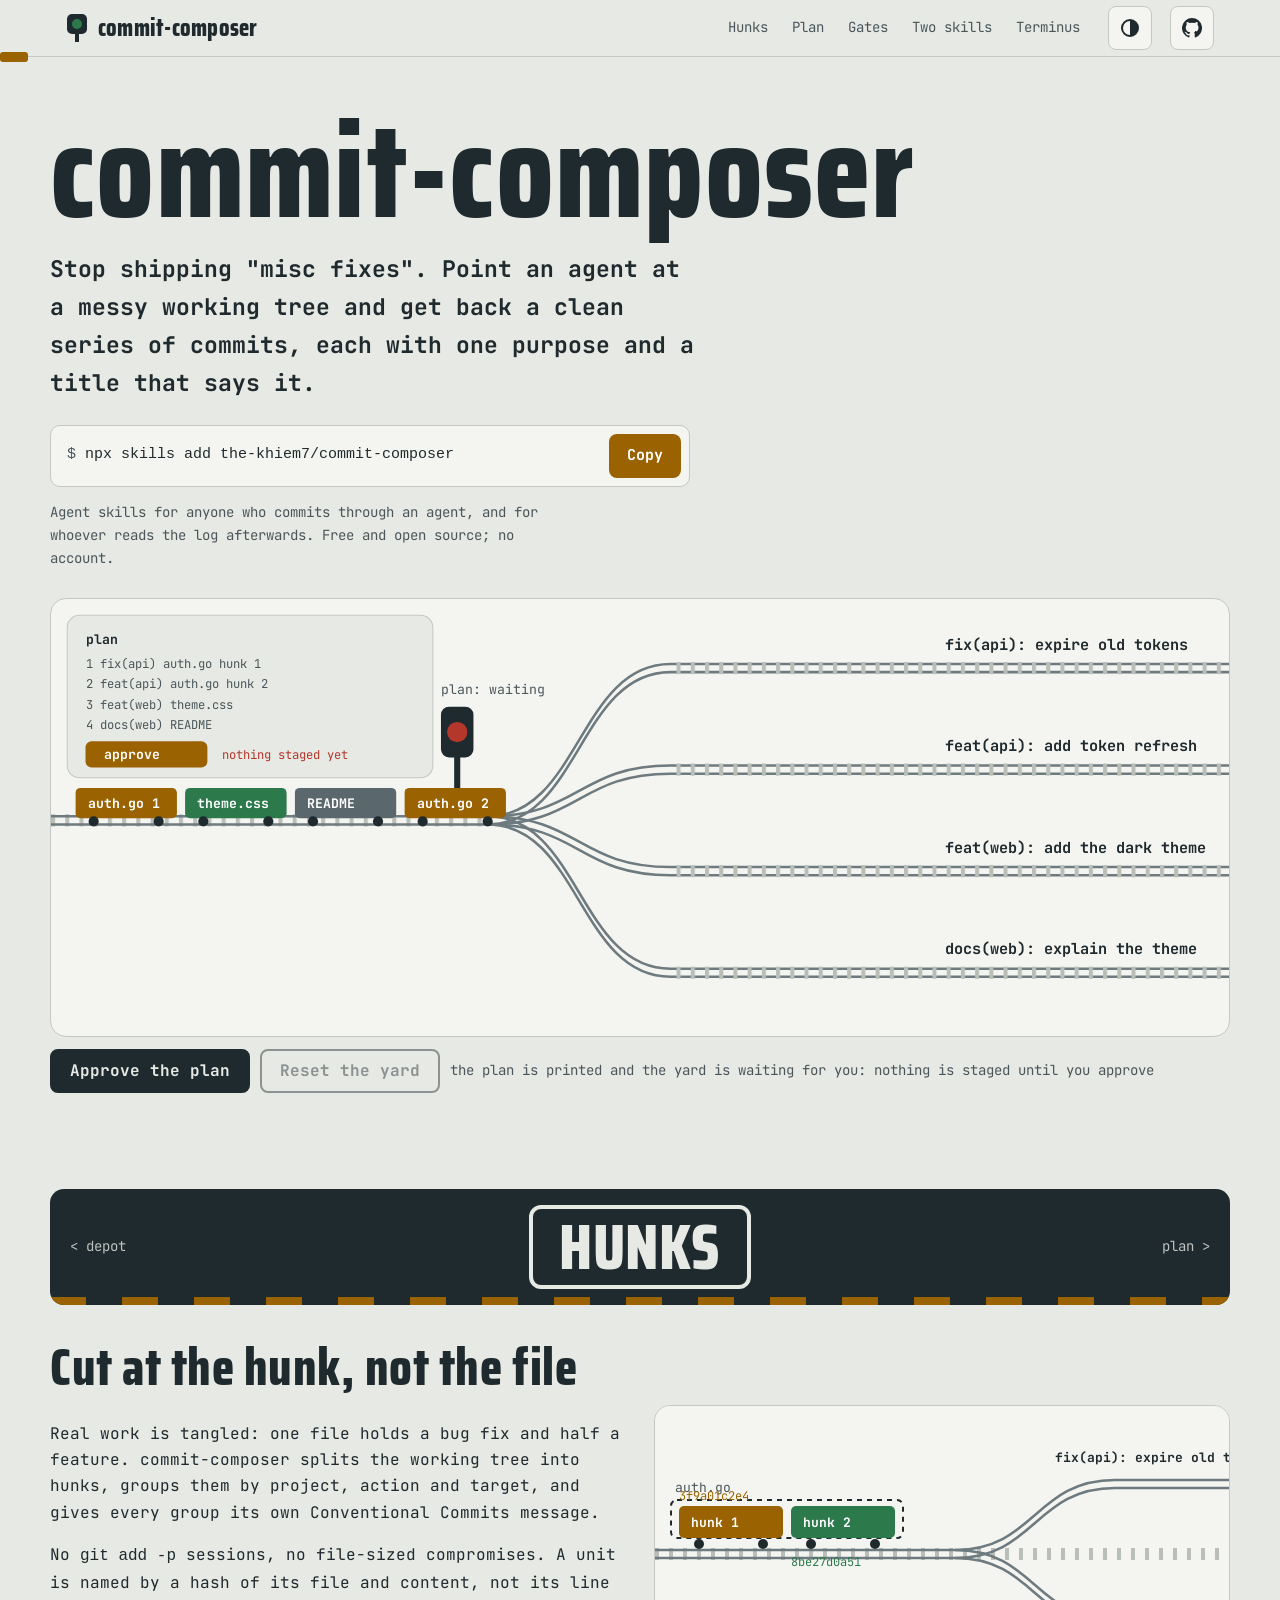
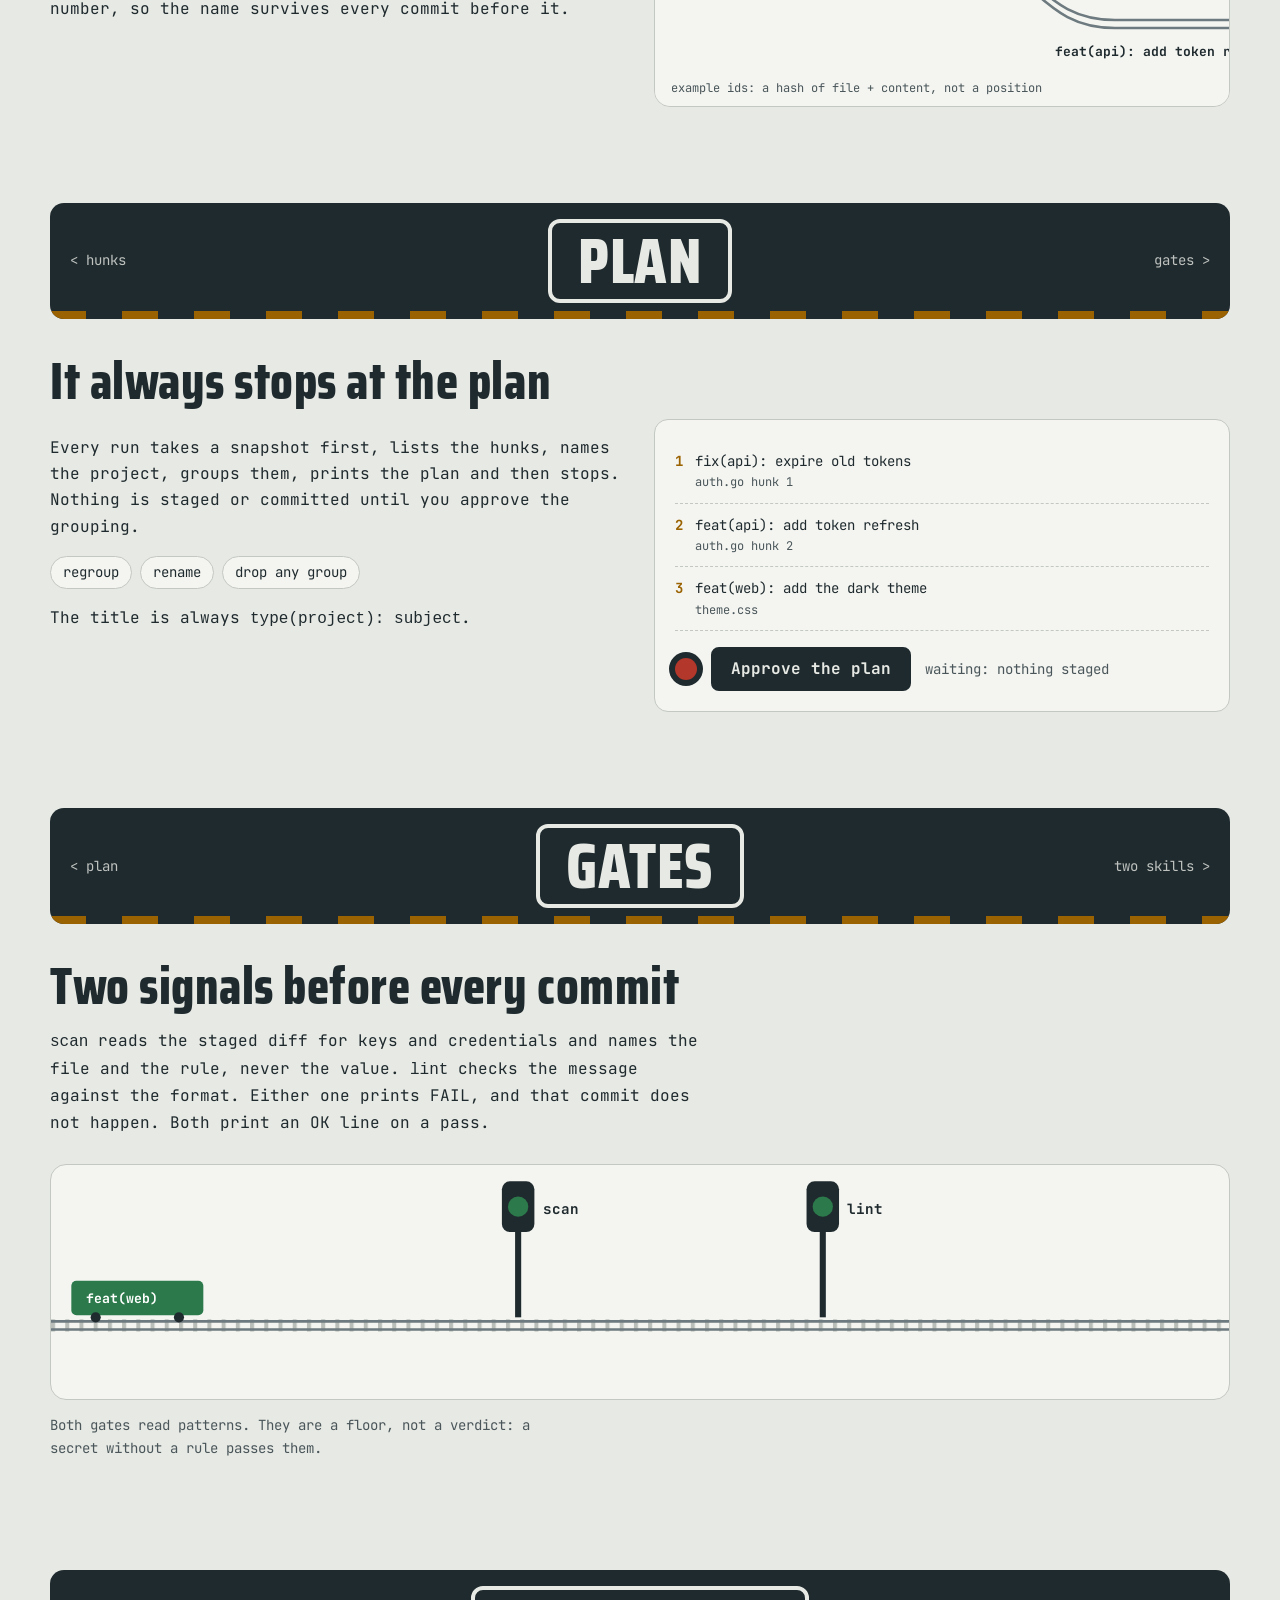
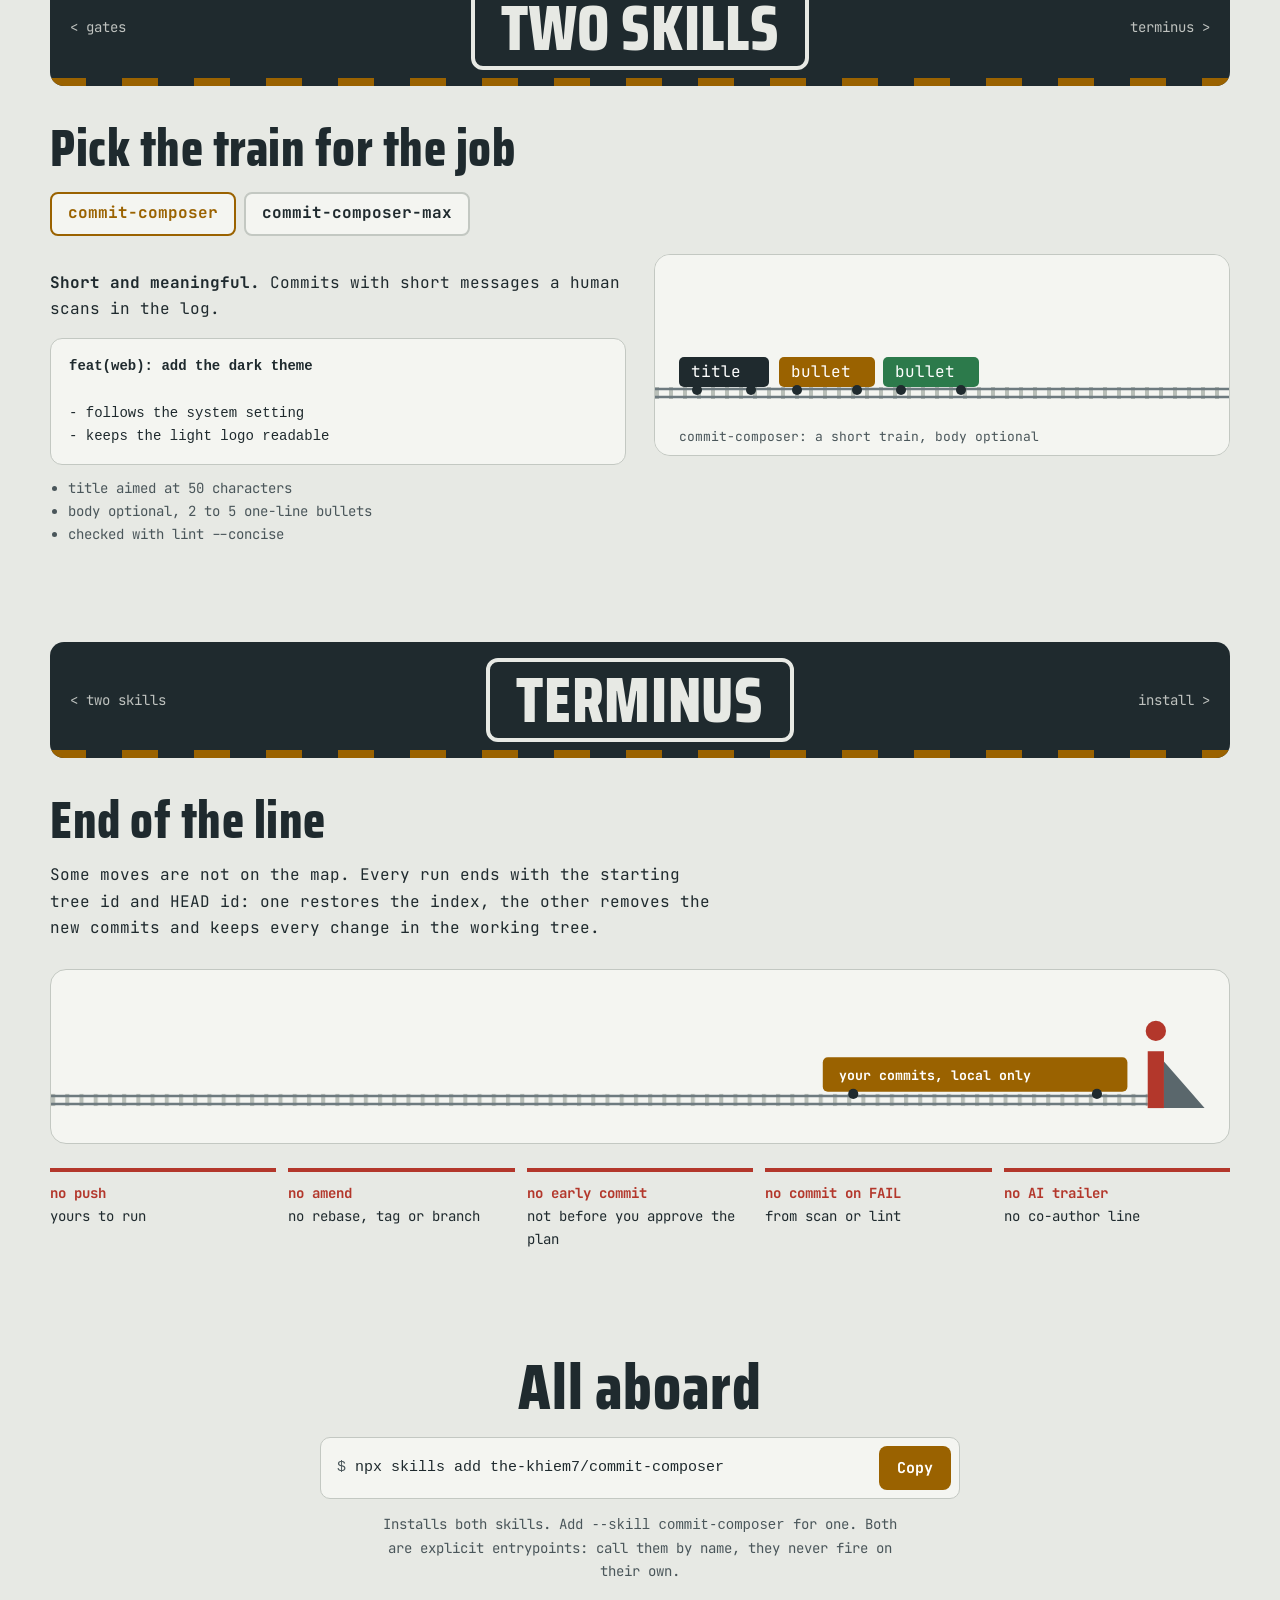
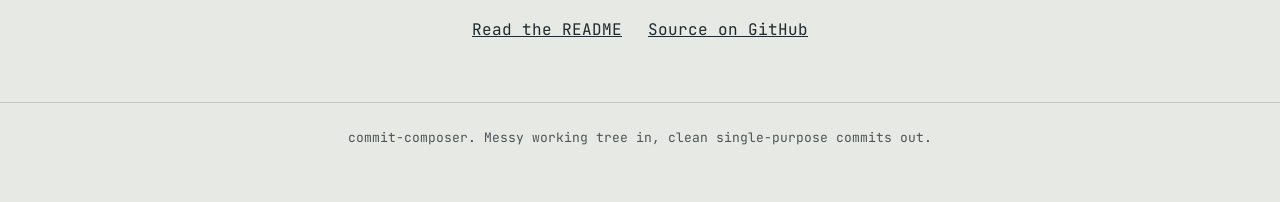
==== index.html @ 77824f44 "feat(commit-composer): add the switchyard landing page Why: - the repo had no web face for visitors " ====
<!doctype html>
<html lang="en">
<head>
<meta charset="utf-8">
<meta name="viewport" content="width=device-width,initial-scale=1">
<title>commit-composer - clean, single-purpose commits from a messy tree</title>
<meta name="description" content="Point an agent at a messy working tree and get back a clean series of commits, each with one purpose and a title that says it. Cut at the hunk, stopped at the plan, gated by scan and lint.">
<meta property="og:type" content="website">
<meta property="og:title" content="commit-composer">
<meta property="og:description" content="Messy working tree in. Clean, single-purpose commits out.">
<meta property="og:url" content="https://the-khiem7.github.io/commit-composer/">
<meta property="og:image" content="https://the-khiem7.github.io/commit-composer/assets/og.png">
<meta property="og:image:width" content="1200">
<meta property="og:image:height" content="630">
<meta name="twitter:card" content="summary_large_image">
<meta name="twitter:title" content="commit-composer">
<meta name="twitter:description" content="Messy working tree in. Clean, single-purpose commits out.">
<meta name="twitter:image" content="https://the-khiem7.github.io/commit-composer/assets/og.png">
<meta name="theme-color" content="#e7e9e4" media="(prefers-color-scheme: light)">
<meta name="theme-color" content="#141a1d" media="(prefers-color-scheme: dark)">
<link rel="icon" href="assets/favicon.svg" type="image/svg+xml">
<script>
try { var t = localStorage.getItem("cc-theme"); if (t) document.documentElement.dataset.theme = t; } catch (e) {}
document.documentElement.classList.add("js");
</script>
<link rel="preconnect" href="https://fonts.googleapis.com">
<link rel="preconnect" href="https://fonts.gstatic.com" crossorigin>
<link rel="preload" as="style" href="https://fonts.googleapis.com/css2?family=Saira+Condensed:wght@800&family=JetBrains+Mono:wght@400;700&display=swap" onload="this.onload=null;this.rel='stylesheet'">
<noscript><link rel="stylesheet" href="https://fonts.googleapis.com/css2?family=Saira+Condensed:wght@800&family=JetBrains+Mono:wght@400;700&display=swap"></noscript>
<style>
/* Signature: a railway classification yard. Hunks are wagons, commits are trains, the gates are signals, every section is a station. */
:root {
  --paper: #e7e9e4; --ink: #1f2a2e; --muted: #4a565a; --line: #c3c8c2; --panel: #f4f5f1;
  --amber: #9a6200; --green: #2c7a4b; --red: #b3372b; --slate: #5a676c;
  --rail: #6d7a7f; --sleeper: #b9bfb8; --onwagon: #ffffff; --board: #1f2a2e; --onboard: #e7e9e4;
  color-scheme: light;
}
@media (prefers-color-scheme: dark) {
  :root:not([data-theme="light"]) {
    --paper: #141a1d; --ink: #e3e8e4; --muted: #a6b1b4; --line: #2e383c; --panel: #1c2427;
    --amber: #ffb53d; --green: #5fcf8a; --red: #ff7a6b; --slate: #8b989c;
    --rail: #7d898e; --sleeper: #2b3438; --onwagon: #141a1d; --board: #e3e8e4; --onboard: #141a1d;
    color-scheme: dark;
  }
}
:root[data-theme="dark"] {
  --paper: #141a1d; --ink: #e3e8e4; --muted: #a6b1b4; --line: #2e383c; --panel: #1c2427;
  --amber: #ffb53d; --green: #5fcf8a; --red: #ff7a6b; --slate: #8b989c;
  --rail: #7d898e; --sleeper: #2b3438; --onwagon: #141a1d; --board: #e3e8e4; --onboard: #141a1d;
  color-scheme: dark;
}
* { box-sizing: border-box; }
html { scroll-behavior: smooth; }
body { margin: 0; background: var(--paper); color: var(--ink); font: 16px/1.65 "JetBrains Mono", ui-monospace, Consolas, monospace; overflow-x: hidden; }
a { color: inherit; }
.disp { font-family: "Saira Condensed", "Arial Narrow", sans-serif; font-weight: 800; line-height: 1; letter-spacing: .01em; }
.wrap { max-width: 1180px; margin: 0 auto; padding: 0 16px; }
p { max-width: 66ch; }
:focus-visible { outline: 3px solid var(--amber); outline-offset: 3px; }

/* top bar with a progress wagon riding the rail */
.bar { position: sticky; top: 0; z-index: 10; background: var(--paper); border-bottom: 1px solid var(--line); }
.bar .wrap { display: flex; align-items: center; gap: 18px; height: 56px; }
.brand { display: flex; align-items: center; gap: 10px; text-decoration: none; font-size: 24px; }
.bar nav { display: flex; gap: 4px; margin-left: auto; }
.bar nav a { text-decoration: none; padding: 10px 10px; font-size: 14px; color: var(--muted); border-radius: 6px; }
.bar nav a:hover { color: var(--ink); background: var(--panel); }
.iconbtn { width: 44px; height: 44px; display: grid; place-items: center; border: 1px solid var(--line); border-radius: 8px; background: var(--panel); color: var(--ink); cursor: pointer; text-decoration: none; }
.progress { position: absolute; left: 0; right: 0; bottom: -6px; height: 10px; pointer-events: none; }
.progress i { position: absolute; left: 0; top: 0; width: 28px; height: 10px; border-radius: 3px; background: var(--amber); transform: translateX(calc(var(--p, 0) * (100vw - 28px))); }

/* hero */
.hero { padding: 48px 0 24px; }
.hero h1 { font-size: clamp(56px, 11vw, 132px); margin: 0; }
.hero .lede { font-size: clamp(18px, 2.2vw, 23px); font-weight: 700; margin: 14px 0 22px; max-width: 46ch; }
.who { color: var(--muted); font-size: 14px; margin: 14px 0 0; }
.cmd { display: flex; align-items: center; gap: 12px; max-width: 640px; background: var(--panel); border: 1px solid var(--line); border-radius: 10px; padding: 8px 8px 8px 16px; font-size: 15px; }
.cmd code { overflow-wrap: anywhere; flex: 1; }
.cmd code::before { content: "$ "; color: var(--muted); }
.copy { font: inherit; font-weight: 700; min-height: 44px; padding: 0 18px; border: 0; border-radius: 8px; background: var(--amber); color: var(--onwagon); cursor: pointer; }
.sr { position: absolute; width: 1px; height: 1px; overflow: hidden; clip: rect(0 0 0 0); }

/* figures: SVG yards keep a readable minimum width and scroll on a phone */
.frame { overflow-x: auto; border: 1px solid var(--line); border-radius: 16px; background: var(--panel); margin-top: 28px; }
.frame svg { display: block; width: 100%; min-width: 760px; height: auto; }
.yardctl { display: flex; flex-wrap: wrap; gap: 10px; align-items: center; margin-top: 12px; }
.btn { font: inherit; font-weight: 700; min-height: 44px; padding: 0 18px; border: 2px solid var(--ink); border-radius: 8px; background: transparent; color: var(--ink); cursor: pointer; }
.btn.solid { background: var(--ink); color: var(--paper); }
.btn:disabled { opacity: .45; cursor: default; }
.hit { cursor: pointer; }
.pulse { animation: pulse 1.6s ease-in-out infinite; }
@keyframes pulse { 0%,100% { box-shadow: 0 0 0 0 var(--amber); } 50% { box-shadow: 0 0 0 6px transparent; } }
.status { color: var(--muted); font-size: 14px; }
svg text { font-family: "JetBrains Mono", ui-monospace, Consolas, monospace; }
.rail { stroke: var(--rail); stroke-width: 2.5; fill: none; }
.tie { stroke: var(--sleeper); stroke-width: 4; }

/* stations */
.station { padding: 72px 0 24px; scroll-margin-top: 56px; }
.nameboard { display: grid; grid-template-columns: 1fr auto 1fr; align-items: center; gap: 12px; background: var(--board); color: var(--onboard); border-radius: 14px; padding: 16px 20px; position: relative; overflow: hidden; }
.nameboard::after { content: ""; position: absolute; left: 0; right: 0; bottom: 0; height: 8px; background: repeating-linear-gradient(90deg, var(--amber) 0 36px, transparent 36px 72px); }
.nameboard .name { font-size: clamp(34px, 6vw, 64px); text-align: center; border: 4px solid var(--onboard); border-radius: 12px; padding: 6px 26px; }
.nameboard a { font-size: 14px; text-decoration: none; opacity: .8; padding: 10px 0; }
.nameboard a:last-child { text-align: right; }
.station h2 { font-size: clamp(32px, 5vw, 52px); margin: 36px 0 12px; }
.cols { display: grid; grid-template-columns: 1fr 1fr; gap: 28px; align-items: start; }
.chips { display: flex; flex-wrap: wrap; gap: 8px; margin: 16px 0; padding: 0; list-style: none; }
.chips li { border: 1px solid var(--line); background: var(--panel); border-radius: 999px; padding: 4px 12px; font-size: 14px; }

/* plan card */
.plan { background: var(--panel); border: 1px solid var(--line); border-radius: 14px; padding: 20px; }
.plan ol { margin: 0 0 16px; padding: 0; list-style: none; }
.plan li { display: grid; grid-template-columns: auto 1fr; gap: 12px; padding: 10px 0; border-bottom: 1px dashed var(--line); font-size: 14px; }
.plan li b { color: var(--amber); }
.plan .ids { display: block; color: var(--muted); font-size: 12px; }
.planfoot { display: flex; align-items: center; gap: 14px; flex-wrap: wrap; }
.lamp { width: 22px; height: 22px; border-radius: 50%; background: var(--red); box-shadow: 0 0 0 6px var(--board); transition: background .4s; }
.lamp.go { background: var(--green); }

/* tabs */
.tabs { display: flex; gap: 8px; margin: 18px 0; flex-wrap: wrap; }
.tabs [role=tab] { font: inherit; font-weight: 700; min-height: 44px; padding: 0 16px; border: 2px solid var(--line); background: var(--panel); color: var(--ink); border-radius: 8px; cursor: pointer; }
.tabs [aria-selected=true] { border-color: var(--amber); color: var(--amber); }
.msg { background: var(--panel); border: 1px solid var(--line); border-radius: 12px; padding: 16px 18px; font-size: 14px; white-space: pre-wrap; margin: 0; }
.msg .t { font-weight: 700; }
.msg .l { color: var(--amber); font-weight: 700; }
.spec { margin: 12px 0 0; padding-left: 18px; color: var(--muted); font-size: 14px; }

/* terminus */
.never { display: grid; grid-template-columns: repeat(5, 1fr); gap: 12px; margin: 24px 0 0; padding: 0; list-style: none; }
.never li { border-top: 4px solid var(--red); padding-top: 10px; font-size: 14px; }
.never b { display: block; color: var(--red); }

/* footer */
.end { padding: 80px 0 48px; text-align: center; }
.end h2 { font-size: clamp(36px, 6vw, 64px); margin: 0 0 18px; }
.end .cmd { margin: 0 auto; text-align: left; }
.links { display: flex; gap: 18px; justify-content: center; margin-top: 24px; flex-wrap: wrap; }
.links a { padding: 10px 4px; }
footer { color: var(--muted); font-size: 13px; text-align: center; padding: 24px 0 40px; border-top: 1px solid var(--line); }

/* motion: hidden start states only once the script runs, and never under reduced motion */
.js .reveal { opacity: 0; transform: translateY(24px); transition: opacity .7s ease, transform .7s ease; }
.js .reveal.live { opacity: 1; transform: none; }
.wheel { transform-box: fill-box; transform-origin: center; }
.live .split1 { animation: split1 3.6s ease-in-out infinite; }
.live .split2 { animation: split2 3.6s ease-in-out infinite; }
.live .tag { animation: tagin 3.6s ease-in-out infinite; }
@keyframes split1 { 0%,15% { transform: translate(0,0); } 55%,85% { transform: translate(420px,-70px); } 100% { transform: translate(0,0); } }
@keyframes split2 { 0%,15% { transform: translate(0,0); } 55%,85% { transform: translate(330px,70px); } 100% { transform: translate(0,0); } }
@keyframes tagin { 0%,45% { opacity: 0; } 60%,85% { opacity: 1; } 100% { opacity: 0; } }
.live .clean { animation: clean 7s linear infinite; }
.live .dirty { animation: dirty 7s linear infinite; }
.live .sigscan { animation: sigscan 7s steps(1) infinite; }
.live .sigl { animation: siglint 7s steps(1) infinite; }
.live .failtxt { animation: failtxt 7s steps(1) infinite; }
@keyframes clean { 0% { transform: translateX(0); } 45% { transform: translateX(1000px); } 46%,100% { transform: translateX(1000px); opacity: 0; } }
@keyframes dirty { 0%,48% { transform: translateX(0); opacity: 0; } 49% { opacity: 1; } 72%,100% { transform: translateX(280px); opacity: 1; } }
@keyframes sigscan { 0% { fill: var(--green); } 72% { fill: var(--red); } 100% { fill: var(--green); } }
@keyframes siglint { 0% { fill: var(--green); } }
@keyframes failtxt { 0% { opacity: 0; } 72% { opacity: 1; } 99% { opacity: 1; } }
.live .arrive { animation: arrive 5s cubic-bezier(.2,.7,.3,1) infinite; }
.live .stoplamp { animation: stoplamp 5s steps(1) infinite; }
@keyframes arrive { 0% { transform: translateX(-700px); } 55%,90% { transform: translateX(0); } 100% { transform: translateX(0); opacity: 0; } }
@keyframes stoplamp { 0% { opacity: .25; } 20% { opacity: 1; } }
.train-in { animation: trainin .8s cubic-bezier(.2,.7,.3,1); }
@keyframes trainin { from { transform: translateX(-420px); } to { transform: none; } }

@media (prefers-reduced-motion: reduce) {
  html { scroll-behavior: auto; }
  .js .reveal { opacity: 1; transform: none; transition: none; }
  .live .split1 { animation: none; transform: translate(420px,-70px); }
  .live .split2 { animation: none; transform: translate(330px,70px); }
  .live .tag { animation: none; opacity: 1; }
  .live .clean, .live .dirty, .live .sigscan, .live .sigl, .live .failtxt, .live .arrive, .live .stoplamp, .train-in, .pulse { animation: none; }
  .live .dirty { transform: translateX(280px); }
  .live .failtxt { opacity: 1; }
  .live .sigscan { fill: var(--red); }
}

@media (max-width: 820px) {
  .bar nav { display: none; }
  .cols { grid-template-columns: 1fr; }
  .never { grid-template-columns: 1fr 1fr; }
  .nameboard { grid-template-columns: 1fr; text-align: center; }
  .nameboard a, .nameboard a:last-child { text-align: center; padding: 4px 0; }
}
</style>
</head>
<body>

<header class="bar">
  <div class="wrap">
    <a class="brand disp" href="#top" aria-label="commit-composer, back to top">
      <svg width="22" height="30" viewBox="0 0 22 30" aria-hidden="true"><rect x="1" y="1" width="20" height="20" rx="5" fill="var(--ink)"/><circle cx="11" cy="11" r="5" fill="var(--green)"/><rect x="9" y="21" width="4" height="8" fill="var(--ink)"/></svg>
      commit-composer
    </a>
    <nav aria-label="Stations">
      <a href="#hunks">Hunks</a><a href="#plan">Plan</a><a href="#gates">Gates</a><a href="#skills">Two skills</a><a href="#terminus">Terminus</a>
    </nav>
    <button class="iconbtn" id="theme" type="button" aria-pressed="false" aria-label="Dark theme">
      <svg width="20" height="20" viewBox="0 0 20 20" aria-hidden="true"><circle cx="10" cy="10" r="8" fill="none" stroke="currentColor" stroke-width="2"/><path d="M10 2a8 8 0 0 1 0 16z" fill="currentColor"/></svg>
    </button>
    <a class="iconbtn" href="https://github.com/the-khiem7/commit-composer" aria-label="Source on GitHub">
      <svg width="20" height="20" viewBox="0 0 16 16" aria-hidden="true"><path fill="currentColor" d="M8 0a8 8 0 0 0-2.5 15.6c.4 0 .5-.2.5-.4v-1.5c-2.2.5-2.7-1-2.7-1-.4-.9-.9-1.2-.9-1.2-.7-.5.1-.5.1-.5.8.1 1.2.8 1.2.8.7 1.3 1.9.9 2.4.7 0-.5.3-.9.5-1.1-1.8-.2-3.6-.9-3.6-4 0-.9.3-1.6.8-2.1-.1-.2-.4-1 .1-2.1 0 0 .7-.2 2.2.8a7.5 7.5 0 0 1 4 0c1.5-1 2.2-.8 2.2-.8.4 1.1.2 1.9.1 2.1.5.6.8 1.3.8 2.1 0 3.1-1.9 3.8-3.6 4 .3.3.6.8.6 1.5v2.2c0 .2.1.5.6.4A8 8 0 0 0 8 0z"/></svg>
    </a>
  </div>
  <div class="progress" aria-hidden="true"><i></i></div>
</header>

<main id="top">
<section class="hero wrap" aria-labelledby="h1">
  <h1 id="h1" class="disp">commit-composer</h1>
  <p class="lede">Stop shipping "misc fixes". Point an agent at a messy working tree and get back a clean series of commits, each with one purpose and a title that says it.</p>
  <div class="cmd"><code id="c1">npx skills add the-khiem7/commit-composer</code><button class="copy" type="button" data-copy="c1">Copy</button></div>
  <p class="who">Agent skills for anyone who commits through an agent, and for whoever reads the log afterwards. Free and open source; no account.</p>

  <div class="frame" tabindex="0" role="img" aria-label="The yard, animated: four loose wagons, auth.go hunk 1, theme.css, README and auth.go hunk 2, roll in and stop at a red signal while the plan waits for approval. After approval scan and lint pass, the signal turns green and each wagon is switched onto its own train: fix(api): expire old tokens, feat(api): add token refresh, feat(web): add the dark theme, docs(web): explain the theme.">
  <svg id="yard" viewBox="0 0 1160 430" aria-hidden="true">
    <defs>
      <pattern id="ties" width="14" height="12" patternUnits="userSpaceOnUse"><rect width="4" height="12" fill="var(--sleeper)"/></pattern>
    </defs>
    <!-- inbound -->
    <rect x="0" y="212" width="430" height="12" fill="url(#ties)"/>
    <path class="rail" d="M0 214H430M0 222H430"/>
    <!-- fan to four trains -->
    <g class="rail">
      <path d="M430 214 C520 214,520 64,610 64H1160"/><path d="M430 222 C520 222,520 72,610 72H1160"/>
      <path d="M430 214 C520 214,520 164,610 164H1160"/><path d="M430 222 C520 222,520 172,610 172H1160"/>
      <path d="M430 214 C520 214,520 264,610 264H1160"/><path d="M430 222 C520 222,520 272,610 272H1160"/>
      <path d="M430 214 C520 214,520 364,610 364H1160"/><path d="M430 222 C520 222,520 372,610 372H1160"/>
    </g>
    <g fill="url(#ties)"><rect x="610" y="62" width="550" height="12"/><rect x="610" y="162" width="550" height="12"/><rect x="610" y="262" width="550" height="12"/><rect x="610" y="362" width="550" height="12"/></g>
    <!-- train names -->
    <g font-size="15" font-weight="700" fill="var(--ink)">
      <text x="880" y="50">fix(api): expire old tokens</text>
      <text x="880" y="150">feat(api): add token refresh</text>
      <text x="880" y="250">feat(web): add the dark theme</text>
      <text x="880" y="350">docs(web): explain the theme</text>
    </g>
    <g id="oks" font-size="13" font-weight="700" fill="var(--green)" opacity="0">
      <text x="880" y="96">committed</text><text x="880" y="196">committed</text><text x="880" y="296">committed</text><text x="880" y="396">committed</text>
    </g>
    <!-- gate signal -->
    <g transform="translate(400,150)">
      <rect x="-3" y="0" width="6" height="60" fill="var(--ink)"/>
      <rect x="-16" y="-44" width="32" height="50" rx="8" fill="var(--ink)"/>
      <circle id="sig" cx="0" cy="-19" r="10" fill="var(--red)"/>
    </g>
    <text id="sigtxt" x="384" y="94" font-size="13" fill="var(--muted)">plan: waiting</text>
    <!-- plan card -->
    <g id="plan">
      <rect x="16" y="16" width="360" height="160" rx="12" fill="var(--paper)" stroke="var(--line)"/>
      <text x="34" y="44" font-size="13" font-weight="700" fill="var(--ink)">plan</text>
      <g font-size="12" fill="var(--muted)"><text x="34" y="68">1 fix(api)   auth.go hunk 1</text><text x="34" y="88">2 feat(api)  auth.go hunk 2</text><text x="34" y="108">3 feat(web)  theme.css</text><text x="34" y="128">4 docs(web)  README</text></g>
      <g id="appr" class="hit"><rect id="apprbg" x="34" y="140" width="120" height="26" rx="6" fill="var(--amber)"/>
      <text id="apprtx" x="52" y="158" font-size="13" font-weight="700" fill="var(--onwagon)">approve</text></g>
      <text id="plannote" x="168" y="158" font-size="12" fill="var(--red)">nothing staged yet</text>
    </g>
    <!-- wagons: x is set by the script; y is the inbound track -->
    <g id="wagons" font-size="13" font-weight="700">
      <g class="wg" data-c="var(--amber)" data-t="auth.go 1" data-y="64"></g>
      <g class="wg" data-c="var(--green)" data-t="theme.css" data-y="264"></g>
      <g class="wg" data-c="var(--slate)" data-t="README" data-y="364"></g>
      <g class="wg" data-c="var(--amber)" data-t="auth.go 2" data-y="164"></g>
    </g>
  </svg>
  </div>
  <div class="yardctl">
    <button class="btn solid pulse" id="run" type="button">Approve the plan</button>
    <button class="btn" id="reset" type="button" disabled>Reset the yard</button>
    <span class="status" id="yardstat" aria-live="polite">the plan is printed and the yard is waiting for you: nothing is staged until you approve</span>
  </div>
</section>

<section class="station wrap reveal" id="hunks" aria-labelledby="h-hunks">
  <div class="nameboard"><a href="#top">&lt; depot</a><span class="name disp" aria-hidden="true">HUNKS</span><a href="#plan">plan &gt;</a></div>
  <h2 id="h-hunks" class="disp">Cut at the hunk, not the file</h2>
  <div class="cols">
    <div>
      <p>Real work is tangled: one file holds a bug fix and half a feature. commit-composer splits the working tree into hunks, groups them by project, action and target, and gives every group its own Conventional Commits message.</p>
      <p>No <code>git add -p</code> sessions, no file-sized compromises. A unit is named by a hash of its file and content, not its line number, so the name survives every commit before it.</p>
    </div>
    <div class="frame" style="margin-top:0" tabindex="0" role="img" aria-label="One wagon, auth.go, carries hunk 1 and hunk 2. It uncouples: hunk 1 leaves up for fix(api): expire old tokens and hunk 2 leaves down for feat(api): add token refresh. Each half carries its content hash.">
      <svg viewBox="0 0 760 300" aria-hidden="true">
        <rect x="0" y="142" width="760" height="12" fill="url(#ties2)"/>
        <defs><pattern id="ties2" width="14" height="12" patternUnits="userSpaceOnUse"><rect width="4" height="12" fill="var(--sleeper)"/></pattern></defs>
        <path class="rail" d="M0 144H300M0 152H300"/>
        <path class="rail" d="M300 144 C380 144,380 74,460 74H760M300 152 C380 152,380 82,460 82H760"/>
        <path class="rail" d="M300 144 C380 144,380 214,460 214H760M300 152 C380 152,380 222,460 222H760"/>
        <rect x="16" y="94" width="232" height="38" rx="6" fill="none" stroke="var(--ink)" stroke-width="2" stroke-dasharray="5 5"/>
        <text x="20" y="86" font-size="13" fill="var(--muted)">auth.go</text>
        <g class="split1"><rect x="24" y="100" width="104" height="32" rx="5" fill="var(--amber)"/><text x="36" y="121" font-size="13" font-weight="700" fill="var(--onwagon)">hunk 1</text><circle cx="44" cy="138" r="5" fill="var(--ink)"/><circle cx="108" cy="138" r="5" fill="var(--ink)"/>
          <text class="tag" x="24" y="94" font-size="12" fill="var(--amber)">3f9a01c2e4</text></g>
        <g class="split2"><rect x="136" y="100" width="104" height="32" rx="5" fill="var(--green)"/><text x="148" y="121" font-size="13" font-weight="700" fill="var(--onwagon)">hunk 2</text><circle cx="156" cy="138" r="5" fill="var(--ink)"/><circle cx="220" cy="138" r="5" fill="var(--ink)"/>
          <text class="tag" x="136" y="160" font-size="12" fill="var(--green)">8be27d0a51</text></g>
        <g font-size="13" font-weight="700" fill="var(--ink)"><text x="400" y="56">fix(api): expire old tokens</text><text x="400" y="250">feat(api): add token refresh</text></g>
        <text x="16" y="286" font-size="12" fill="var(--muted)">example ids: a hash of file + content, not a position</text>
      </svg>
    </div>
  </div>
</section>

<section class="station wrap reveal" id="plan" aria-labelledby="h-plan">
  <div class="nameboard"><a href="#hunks">&lt; hunks</a><span class="name disp" aria-hidden="true">PLAN</span><a href="#gates">gates &gt;</a></div>
  <h2 id="h-plan" class="disp">It always stops at the plan</h2>
  <div class="cols">
    <div>
      <p>Every run takes a snapshot first, lists the hunks, names the project, groups them, prints the plan and then stops. Nothing is staged or committed until you approve the grouping.</p>
      <ul class="chips" aria-label="Before you approve, you can">
        <li>regroup</li><li>rename</li><li>drop any group</li>
      </ul>
      <p>The title is always <code>type(project): subject</code>.</p>
    </div>
    <div class="plan">
      <ol>
        <li><b>1</b><span>fix(api): expire old tokens<span class="ids">auth.go hunk 1</span></span></li>
        <li><b>2</b><span>feat(api): add token refresh<span class="ids">auth.go hunk 2</span></span></li>
        <li><b>3</b><span>feat(web): add the dark theme<span class="ids">theme.css</span></span></li>
      </ol>
      <div class="planfoot">
        <span class="lamp" id="planlamp" aria-hidden="true"></span>
        <button class="btn solid" id="approve" type="button" aria-pressed="false">Approve the plan</button>
        <span class="status" id="planstat" aria-live="polite">waiting: nothing staged</span>
      </div>
    </div>
  </div>
</section>

<section class="station wrap reveal" id="gates" aria-labelledby="h-gates">
  <div class="nameboard"><a href="#plan">&lt; plan</a><span class="name disp" aria-hidden="true">GATES</span><a href="#skills">two skills &gt;</a></div>
  <h2 id="h-gates" class="disp">Two signals before every commit</h2>
  <p><code>scan</code> reads the staged diff for keys and credentials and names the file and the rule, never the value. <code>lint</code> checks the message against the format. Either one prints FAIL, and that commit does not happen. Both print an OK line on a pass.</p>
  <div class="frame" tabindex="0" role="img" aria-label="A clean wagon passes the green scan and lint signals. Then a wagon carrying a private key file reaches scan, the signal turns red and the wagon stops: FAIL, no commit.">
    <svg viewBox="0 0 1160 230" aria-hidden="true">
      <defs><pattern id="ties3" width="14" height="12" patternUnits="userSpaceOnUse"><rect width="4" height="12" fill="var(--sleeper)"/></pattern></defs>
      <rect x="0" y="152" width="1160" height="12" fill="url(#ties3)"/><path class="rail" d="M0 154H1160M0 162H1160"/>
      <g transform="translate(460,60)"><rect x="-3" y="0" width="6" height="90" fill="var(--ink)"/><rect x="-16" y="-44" width="32" height="50" rx="8" fill="var(--ink)"/><circle class="sigscan" cx="0" cy="-19" r="10" fill="var(--green)"/><text x="24" y="-12" font-size="14" font-weight="700" fill="var(--ink)">scan</text></g>
      <g transform="translate(760,60)"><rect x="-3" y="0" width="6" height="90" fill="var(--ink)"/><rect x="-16" y="-44" width="32" height="50" rx="8" fill="var(--ink)"/><circle class="sigl" cx="0" cy="-19" r="10" fill="var(--green)"/><text x="24" y="-12" font-size="14" font-weight="700" fill="var(--ink)">lint</text></g>
      <g class="clean"><rect x="20" y="114" width="130" height="34" rx="5" fill="var(--green)"/><text x="34" y="136" font-size="13" font-weight="700" fill="var(--onwagon)">feat(web)</text><circle cx="44" cy="150" r="5" fill="var(--ink)"/><circle cx="126" cy="150" r="5" fill="var(--ink)"/></g>
      <g class="dirty" opacity="0"><rect x="20" y="114" width="130" height="34" rx="5" fill="var(--red)"/><text x="34" y="136" font-size="13" font-weight="700" fill="var(--onwagon)">+ a key file</text><circle cx="44" cy="150" r="5" fill="var(--ink)"/><circle cx="126" cy="150" r="5" fill="var(--ink)"/></g>
      <text class="failtxt" x="480" y="200" font-size="14" font-weight="700" fill="var(--red)" opacity="0">FAIL: key file, named by rule and file:line, never the value. No commit.</text>
    </svg>
  </div>
  <p class="status">Both gates read patterns. They are a floor, not a verdict: a secret without a rule passes them.</p>
</section>

<section class="station wrap reveal" id="skills" aria-labelledby="h-skills">
  <div class="nameboard"><a href="#gates">&lt; gates</a><span class="name disp" aria-hidden="true">TWO SKILLS</span><a href="#terminus">terminus &gt;</a></div>
  <h2 id="h-skills" class="disp">Pick the train for the job</h2>
  <div class="tabs" role="tablist" aria-label="Skill">
    <button role="tab" id="tab-c" aria-controls="pan-c" aria-selected="true">commit-composer</button>
    <button role="tab" id="tab-m" aria-controls="pan-m" aria-selected="false" tabindex="-1">commit-composer-max</button>
  </div>
  <div class="cols">
    <div>
      <div role="tabpanel" id="pan-c" aria-labelledby="tab-c">
        <p><b>Short and meaningful.</b> Commits with short messages a human scans in the log.</p>
        <pre class="msg"><span class="t">feat(web): add the dark theme</span>

- follows the system setting
- keeps the light logo readable</pre>
        <ul class="spec"><li>title aimed at 50 characters</li><li>body optional, 2 to 5 one-line bullets</li><li>checked with lint --concise</li></ul>
      </div>
      <div role="tabpanel" id="pan-m" aria-labelledby="tab-m" hidden>
        <p><b>Audit-grade.</b> A log another agent can audit without reading the code.</p>
        <pre class="msg"><span class="t">feat(web): add the dark theme</span>

<span class="l">Why:</span>
- the reason and the goal
<span class="l">Changes:</span>
- path: symbol - before, now
<span class="l">Risk and verification:</span>
- what ran, what was seen</pre>
        <ul class="spec"><li>body always, no length limit</li><li>every changed file and symbol named</li><li>checked with lint --max</li></ul>
      </div>
    </div>
    <div class="frame" style="margin-top:0" aria-hidden="true">
      <svg viewBox="0 0 760 200">
        <defs><pattern id="ties4" width="14" height="12" patternUnits="userSpaceOnUse"><rect width="4" height="12" fill="var(--sleeper)"/></pattern></defs>
        <rect x="0" y="132" width="760" height="12" fill="url(#ties4)"/><path class="rail" d="M0 134H760M0 142H760"/>
        <g id="train"></g>
        <text id="trainlbl" x="24" y="186" font-size="13" fill="var(--muted)"></text>
      </svg>
    </div>
  </div>
</section>

<section class="station wrap reveal" id="terminus" aria-labelledby="h-term">
  <div class="nameboard"><a href="#skills">&lt; two skills</a><span class="name disp" aria-hidden="true">TERMINUS</span><a href="#install">install &gt;</a></div>
  <h2 id="h-term" class="disp">End of the line</h2>
  <p>Some moves are not on the map. Every run ends with the starting tree id and HEAD id: one restores the index, the other removes the new commits and keeps every change in the working tree.</p>
  <div class="frame" aria-hidden="true">
    <svg viewBox="0 0 1160 170">
      <defs><pattern id="ties5" width="14" height="12" patternUnits="userSpaceOnUse"><rect width="4" height="12" fill="var(--sleeper)"/></pattern></defs>
      <rect x="0" y="122" width="1080" height="12" fill="url(#ties5)"/><path class="rail" d="M0 124H1080M0 132H1080"/>
      <g transform="translate(1080,80)"><rect x="0" y="0" width="16" height="56" fill="var(--red)"/><path d="M16 56 L56 56 L16 10Z" fill="var(--slate)"/></g>
      <g class="arrive">
        <rect x="760" y="86" width="300" height="34" rx="5" fill="var(--amber)"/>
        <text x="776" y="108" font-size="13" font-weight="700" fill="var(--onwagon)">your commits, local only</text>
        <circle cx="790" cy="122" r="5" fill="var(--ink)"/><circle cx="1030" cy="122" r="5" fill="var(--ink)"/>
      </g>
      <g class="stoplamp"><circle cx="1088" cy="60" r="10" fill="var(--red)"/></g>
    </svg>
  </div>
  <ul class="never">
    <li><b>no push</b>yours to run</li>
    <li><b>no amend</b>no rebase, tag or branch</li>
    <li><b>no early commit</b>not before you approve the plan</li>
    <li><b>no commit on FAIL</b>from scan or lint</li>
    <li><b>no AI trailer</b>no co-author line</li>
  </ul>
</section>

<section class="end wrap reveal" id="install" aria-labelledby="h-inst">
  <h2 id="h-inst" class="disp">All aboard</h2>
  <div class="cmd"><code id="c2">npx skills add the-khiem7/commit-composer</code><button class="copy" type="button" data-copy="c2">Copy</button></div>
  <p class="status" style="margin:14px auto">Installs both skills. Add <code>--skill commit-composer</code> for one. Both are explicit entrypoints: call them by name, they never fire on their own.</p>
  <div class="links"><a href="https://github.com/the-khiem7/commit-composer#readme">Read the README</a><a href="https://github.com/the-khiem7/commit-composer">Source on GitHub</a></div>
</section>
</main>

<footer>commit-composer. Messy working tree in, clean single-purpose commits out.</footer>
<p class="sr" id="live" aria-live="polite"></p>

<script>
(function () {
  var reduce = window.matchMedia("(prefers-reduced-motion: reduce)").matches;
  var root = document.documentElement, $ = function (id) { return document.getElementById(id); };
  var NS = "http://www.w3.org/2000/svg";
  function el(tag, attrs, text) { var n = document.createElementNS(NS, tag); for (var k in attrs) n.setAttribute(k, attrs[k]); if (text) n.textContent = text; return n; }
  function wagon(g, color, label, w) {
    w = w || 100;
    g.appendChild(el("rect", { x: 0, y: -36, width: w, height: 30, rx: 5, fill: color }));
    g.appendChild(el("text", { x: 12, y: -16, fill: "var(--onwagon)" }, label));
    [18, w - 18].forEach(function (cx) { g.appendChild(el("circle", { class: "wheel", cx: cx, cy: -3, r: 5, fill: "var(--ink)" })); });
  }

  /* theme toggle: starts from the system setting, remembers an override */
  var tb = $("theme");
  function isDark() { return root.dataset.theme ? root.dataset.theme === "dark" : matchMedia("(prefers-color-scheme: dark)").matches; }
  function syncTheme() { var d = isDark(); tb.setAttribute("aria-pressed", d); }
  tb.onclick = function () { root.dataset.theme = isDark() ? "light" : "dark"; try { localStorage.setItem("cc-theme", root.dataset.theme); } catch (e) {} syncTheme(); };
  syncTheme();

  /* copy buttons */
  document.querySelectorAll(".copy").forEach(function (b) {
    b.onclick = function () {
      var code = $(b.dataset.copy), txt = code.textContent;
      function done() { b.textContent = "Copied"; $("live").textContent = "Install command copied"; setTimeout(function () { b.textContent = "Copy"; }, 1600); }
      if (navigator.clipboard) navigator.clipboard.writeText(txt).then(done, sel); else sel();
      function sel() { var r = document.createRange(); r.selectNodeContents(code); var s = getSelection(); s.removeAllRanges(); s.addRange(r); $("live").textContent = "Command selected, press Ctrl+C"; }
    };
  });

  /* progress wagon */
  var bar = document.querySelector(".progress");
  function prog() { var h = document.documentElement.scrollHeight - innerHeight; bar.style.setProperty("--p", h > 0 ? scrollY / h : 0); }
  addEventListener("scroll", prog, { passive: true }); prog();

  /* reveals and section animations */
  var io = "IntersectionObserver" in window ? new IntersectionObserver(function (es) {
    es.forEach(function (e) { if (e.isIntersecting) { e.target.classList.add("live"); io.unobserve(e.target); } });
  }, { threshold: .15 }) : null;
  document.querySelectorAll(".reveal").forEach(function (s) { io ? io.observe(s) : s.classList.add("live"); });

  /* the yard: the visitor approves the plan, then the gates pass and every wagon is switched onto its train */
  var wg = [].slice.call(document.querySelectorAll("#yard .wg"));
  var HOME = [24, 132, 240, 348], IN = 222, SW = 430, FAN = 610, PARK = 760;
  wg.forEach(function (g) { wagon(g, g.dataset.c, g.dataset.t); });
  var timers = [], anims = [], busy = false, runBtn = $("run"), resetBtn = $("reset");
  function at(ms, f) { timers.push(setTimeout(f, ms)); }
  function fade(id, o) { $(id).style.transition = "opacity .5s"; $(id).setAttribute("opacity", o); }
  function setSig(c, t) { $("sig").setAttribute("fill", c); $("sigtxt").textContent = t; }
  function say(t) { $("yardstat").textContent = t; }
  function move(g, pts, dur, delay) {
    var a = g.animate(pts.map(function (p) { return { transform: "translate(" + p[0] + "px," + p[1] + "px)", offset: p[2] }; }),
      { duration: dur, delay: delay || 0, easing: "ease-in-out", fill: "forwards" });
    anims.push(a); return a;
  }
  function stop() { timers.forEach(clearTimeout); timers = []; anims.forEach(function (a) { a.cancel(); }); anims = []; }
  function waiting(intro) {
    stop(); busy = false;
    setSig("var(--red)", "plan: waiting"); fade("oks", 0); fade("plan", 1);
    $("apprbg").setAttribute("fill", "var(--amber)"); $("apprtx").textContent = "approve"; $("plannote").textContent = "nothing staged yet";
    wg.forEach(function (g, i) { move(g, intro ? [[HOME[i] - 520, IN, 0], [HOME[i], IN, 1]] : [[HOME[i], IN, 0], [HOME[i], IN, 1]], intro ? 1500 : 1, intro ? i * 90 : 0); });
    runBtn.disabled = false; runBtn.classList.add("pulse"); resetBtn.disabled = true;
    say("the plan is printed and the yard is waiting for you: nothing is staged until you approve");
  }
  /* a click is the visitor asking for the motion, so it runs under reduced motion too, only faster */
  function approve() {
    if (busy) return; busy = true; var k = reduce ? .35 : 1;
    runBtn.disabled = true; runBtn.classList.remove("pulse");
    $("apprbg").setAttribute("fill", "var(--green)"); $("apprtx").textContent = "approved"; $("plannote").textContent = "staging group by group";
    setSig("var(--amber)", "scan ... lint ..."); say("approved: scan and lint read each group before it commits");
    at(900 * k, function () { setSig("var(--green)", "scan OK  lint OK"); fade("plan", 0); });
    [3, 2, 1, 0].forEach(function (i, n) {
      var y = +wg[i].dataset.y + 8;
      at((1200 + n * 600) * k, function () { move(wg[i], [[HOME[i], IN, 0], [SW, IN, .35], [FAN, y, .65], [PARK, y, 1]], 1700 * k); });
    });
    at((1200 + 3 * 600 + 1700) * k, function () { fade("oks", 1); say("one purpose per train, and nothing pushed"); resetBtn.disabled = false; resetBtn.focus(); });
  }
  runBtn.onclick = approve; $("appr").onclick = approve;
  resetBtn.onclick = function () { waiting(!reduce); runBtn.focus(); };
  waiting(!reduce);

  /* plan approval toggle */
  $("approve").onclick = function () {
    var on = this.getAttribute("aria-pressed") !== "true";
    this.setAttribute("aria-pressed", on); $("planlamp").classList.toggle("go", on);
    this.textContent = on ? "Undo approval" : "Approve the plan";
    $("planstat").textContent = on ? "approved: stage, scan, lint, commit, group by group" : "waiting: nothing staged";
  };

  /* skills tabs and their trains */
  var tabs = [].slice.call(document.querySelectorAll("[role=tab]"));
  function drawTrain(n, label) {
    var t = $("train"); t.innerHTML = "";
    var loco = el("g", { transform: "translate(24,138)" }); wagon(loco, "var(--ink)", "title", 90); t.appendChild(loco);
    for (var i = 0; i < n; i++) { var g = el("g", { transform: "translate(" + (124 + i * 104) + ",138)" }); wagon(g, i % 2 ? "var(--green)" : "var(--amber)", n > 2 ? ["Why:", "Changes:", "Changes:", "Risk:", "verified"][i] : "bullet", 96); t.appendChild(g); }
    $("trainlbl").textContent = label;
    if (!reduce) { t.classList.remove("train-in"); void t.getBBox(); t.classList.add("train-in"); }
  }
  function sel(tab) {
    tabs.forEach(function (x) { var on = x === tab; x.setAttribute("aria-selected", on); x.tabIndex = on ? 0 : -1; $(x.getAttribute("aria-controls")).hidden = !on; });
    tab.id === "tab-m" ? drawTrain(5, "commit-composer-max: the body is always there") : drawTrain(2, "commit-composer: a short train, body optional");
  }
  tabs.forEach(function (t, i) {
    t.onclick = function () { sel(t); };
    t.onkeydown = function (e) { var d = e.key === "ArrowRight" ? 1 : e.key === "ArrowLeft" ? -1 : 0; if (d) { var n = tabs[(i + d + tabs.length) % tabs.length]; sel(n); n.focus(); } };
  });
  sel(tabs[0]);
})();
</script>
</body>
</html>
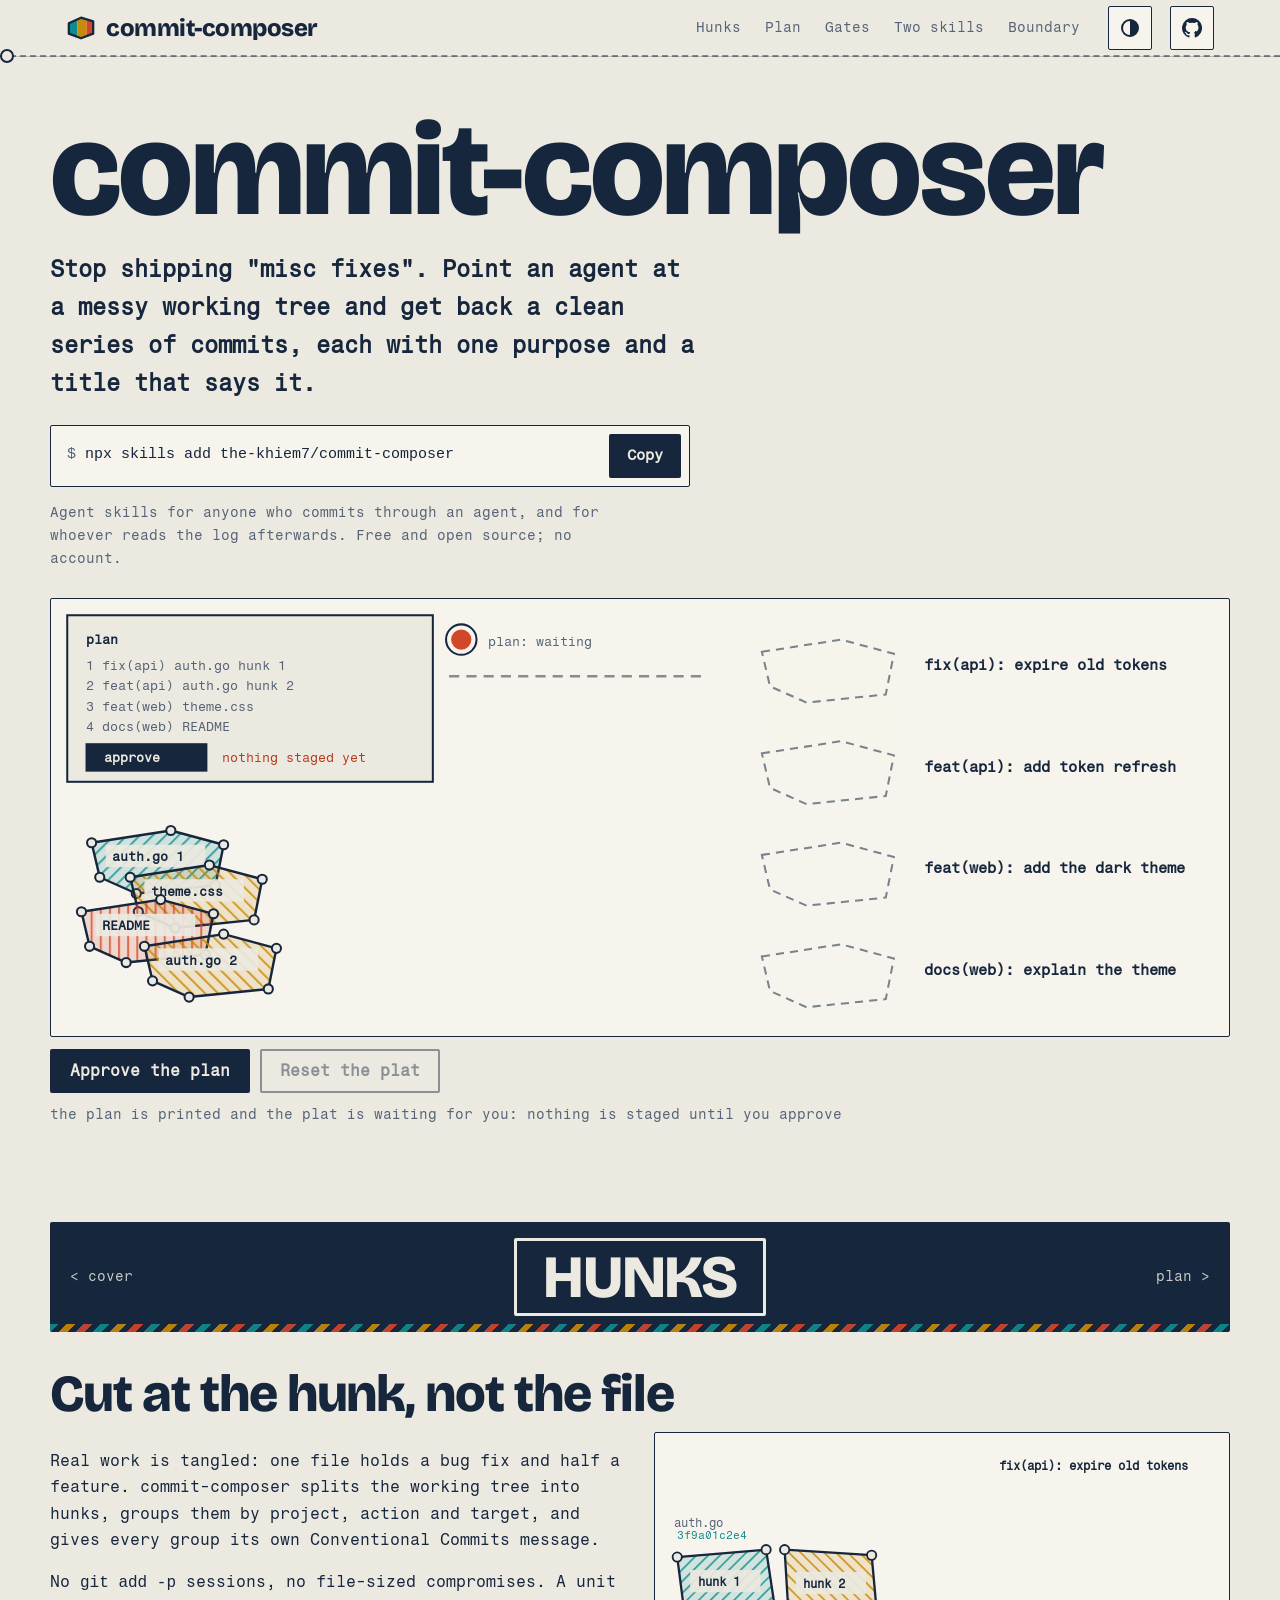
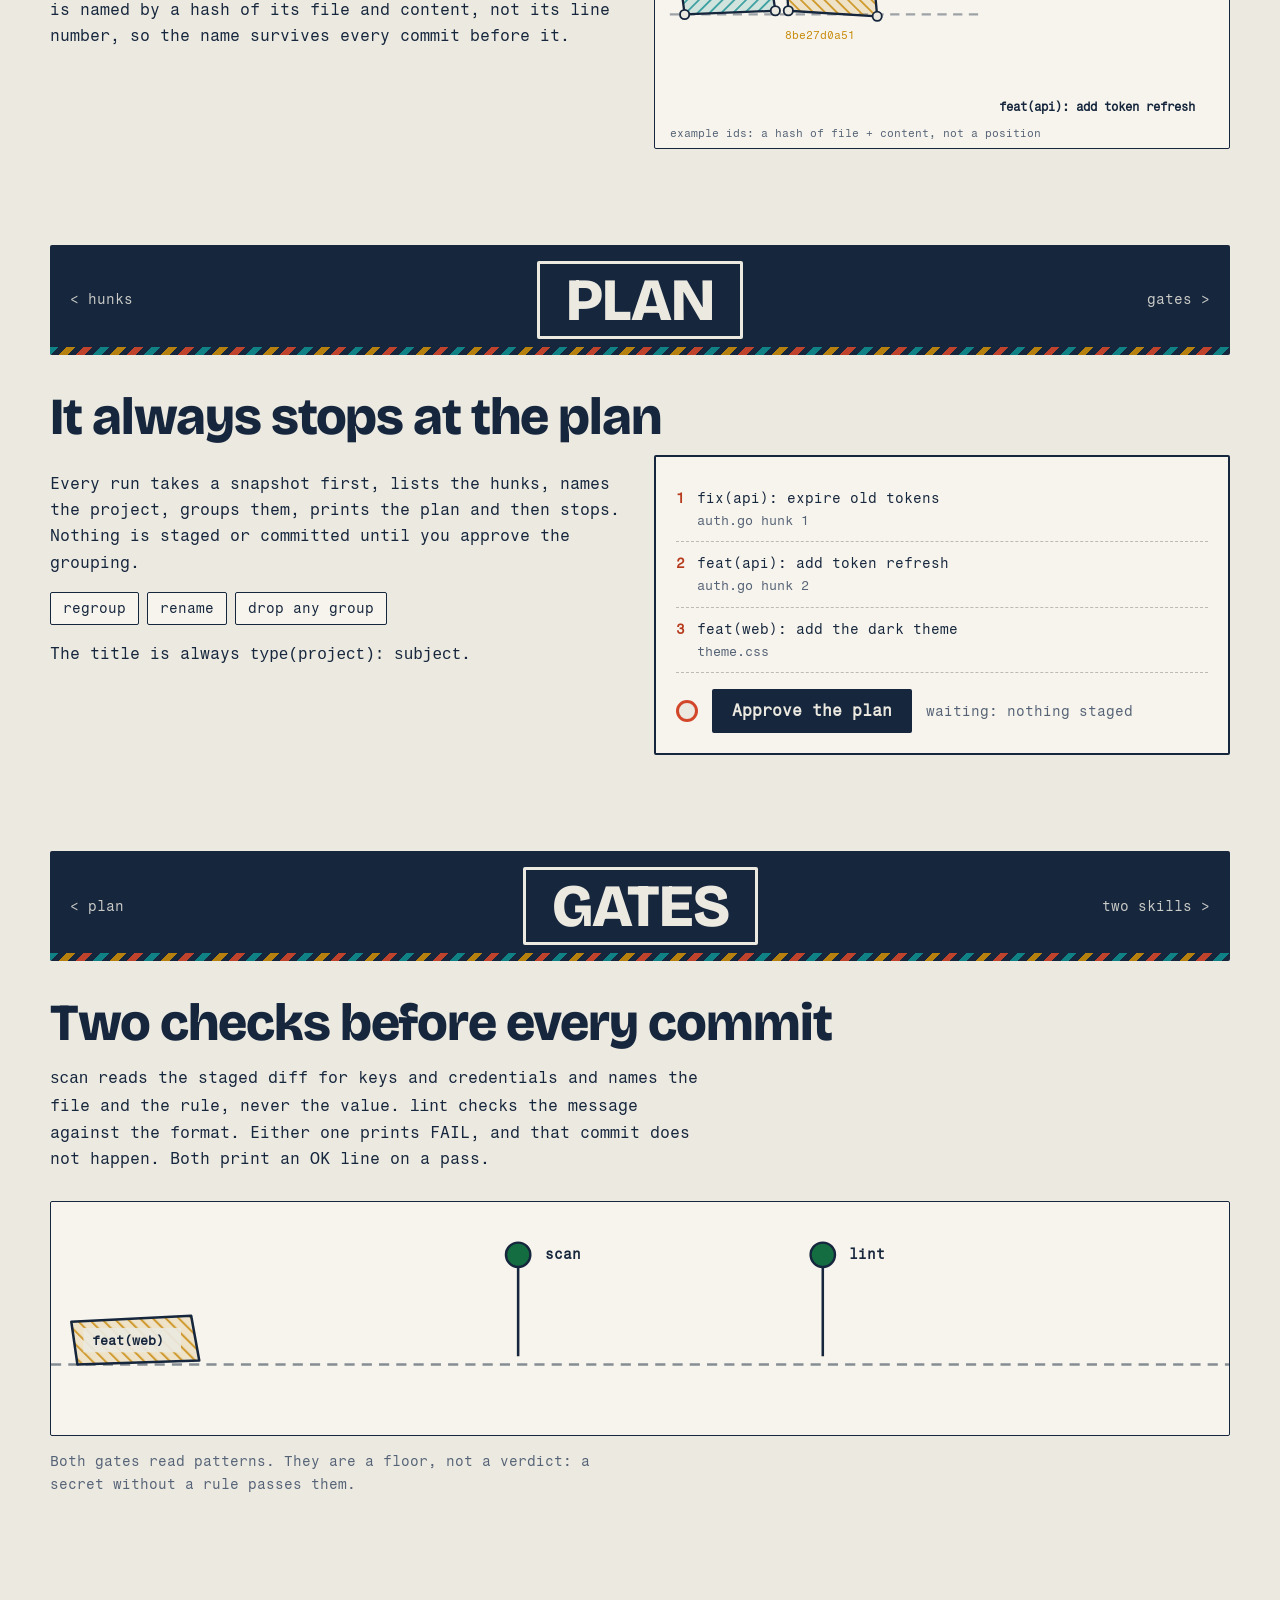
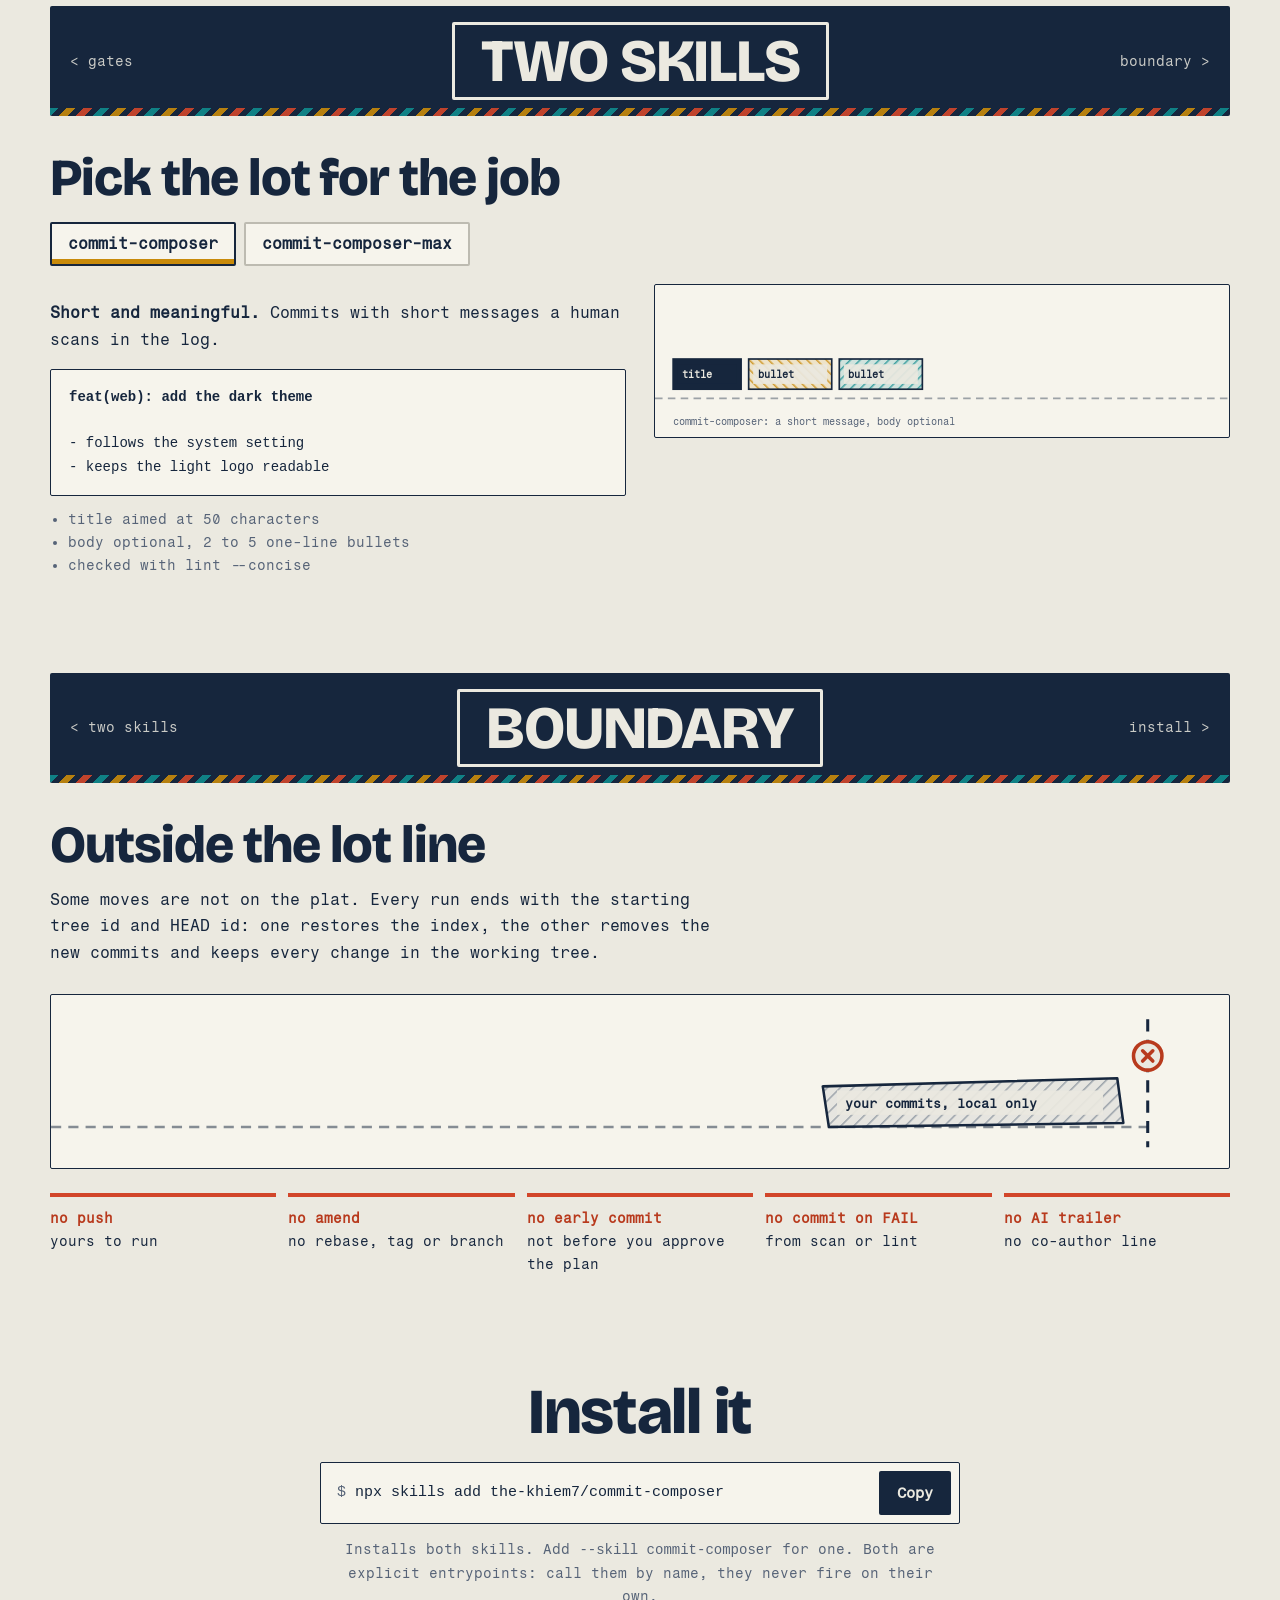
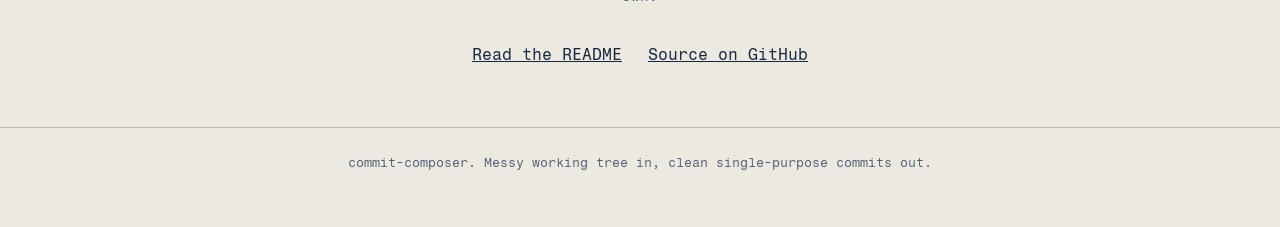
==== commit 99e2d8dc: "docs(commit-composer): redesign the landing page as a plat Why: - the owner dropped the railway-yard" ====
--- a/index.html
+++ b/index.html
@@ -16,8 +16,8 @@
 <meta name="twitter:title" content="commit-composer">
 <meta name="twitter:description" content="Messy working tree in. Clean, single-purpose commits out.">
 <meta name="twitter:image" content="https://the-khiem7.github.io/commit-composer/assets/og.png">
-<meta name="theme-color" content="#e7e9e4" media="(prefers-color-scheme: light)">
-<meta name="theme-color" content="#141a1d" media="(prefers-color-scheme: dark)">
+<meta name="theme-color" content="#ebe9e0" media="(prefers-color-scheme: light)">
+<meta name="theme-color" content="#0c1620" media="(prefers-color-scheme: dark)">
 <link rel="icon" href="assets/favicon.svg" type="image/svg+xml">
 <script>
 try { var t = localStorage.getItem("cc-theme"); if (t) document.documentElement.dataset.theme = t; } catch (e) {}
@@ -25,111 +25,112 @@
 </script>
 <link rel="preconnect" href="https://fonts.googleapis.com">
 <link rel="preconnect" href="https://fonts.gstatic.com" crossorigin>
-<link rel="preload" as="style" href="https://fonts.googleapis.com/css2?family=Saira+Condensed:wght@800&family=JetBrains+Mono:wght@400;700&display=swap" onload="this.onload=null;this.rel='stylesheet'">
-<noscript><link rel="stylesheet" href="https://fonts.googleapis.com/css2?family=Saira+Condensed:wght@800&family=JetBrains+Mono:wght@400;700&display=swap"></noscript>
+<link rel="preload" as="style" href="https://fonts.googleapis.com/css2?family=Bricolage+Grotesque:wght@800&family=Fragment+Mono&display=swap" onload="this.onload=null;this.rel='stylesheet'">
+<noscript><link rel="stylesheet" href="https://fonts.googleapis.com/css2?family=Bricolage+Grotesque:wght@800&family=Fragment+Mono&display=swap"></noscript>
 <style>
-/* Signature: a railway classification yard. Hunks are wagons, commits are trains, the gates are signals, every section is a station. */
+/* Signature: a subdivision plat. One parcel is divided into lots, each lot is recorded under its own title, and nothing is recorded until the plan is signed.
+   fix is a rising slash in teal, feat a falling slash in ochre, docs vertical bars in vermilion. Every section is a numbered sheet. */
 :root {
-  --paper: #e7e9e4; --ink: #1f2a2e; --muted: #4a565a; --line: #c3c8c2; --panel: #f4f5f1;
-  --amber: #9a6200; --green: #2c7a4b; --red: #b3372b; --slate: #5a676c;
-  --rail: #6d7a7f; --sleeper: #b9bfb8; --onwagon: #ffffff; --board: #1f2a2e; --onboard: #e7e9e4;
+  --paper: #ebe9e0; --ink: #16263d; --muted: #566377; --line: #bdbbb1; --panel: #f6f4ec;
+  --l1: #0f8b8d; --l2: #c88a0a; --l2t: #8a5a00; --l3: #d2462a; --l3t: #b83a1d; --ok: #146c41;
+  --board: #16263d; --onboard: #ebe9e0;
   color-scheme: light;
 }
 @media (prefers-color-scheme: dark) {
   :root:not([data-theme="light"]) {
-    --paper: #141a1d; --ink: #e3e8e4; --muted: #a6b1b4; --line: #2e383c; --panel: #1c2427;
-    --amber: #ffb53d; --green: #5fcf8a; --red: #ff7a6b; --slate: #8b989c;
-    --rail: #7d898e; --sleeper: #2b3438; --onwagon: #141a1d; --board: #e3e8e4; --onboard: #141a1d;
+    --paper: #0c1620; --ink: #e3ecf2; --muted: #9db0bf; --line: #25343f; --panel: #13212d;
+    --l1: #37c6c8; --l2: #f0b52e; --l2t: #f0b52e; --l3: #ff7a59; --l3t: #ff8e72; --ok: #46d890;
+    --board: #e3ecf2; --onboard: #0c1620;
     color-scheme: dark;
   }
 }
 :root[data-theme="dark"] {
-  --paper: #141a1d; --ink: #e3e8e4; --muted: #a6b1b4; --line: #2e383c; --panel: #1c2427;
-  --amber: #ffb53d; --green: #5fcf8a; --red: #ff7a6b; --slate: #8b989c;
-  --rail: #7d898e; --sleeper: #2b3438; --onwagon: #141a1d; --board: #e3e8e4; --onboard: #141a1d;
+  --paper: #0c1620; --ink: #e3ecf2; --muted: #9db0bf; --line: #25343f; --panel: #13212d;
+  --l1: #37c6c8; --l2: #f0b52e; --l2t: #f0b52e; --l3: #ff7a59; --l3t: #ff8e72; --ok: #46d890;
+  --board: #e3ecf2; --onboard: #0c1620;
   color-scheme: dark;
 }
 * { box-sizing: border-box; }
 html { scroll-behavior: smooth; }
-body { margin: 0; background: var(--paper); color: var(--ink); font: 16px/1.65 "JetBrains Mono", ui-monospace, Consolas, monospace; overflow-x: hidden; }
+body { margin: 0; background: var(--paper); color: var(--ink); font: 16px/1.65 "Fragment Mono", ui-monospace, Consolas, monospace; overflow-x: hidden; }
 a { color: inherit; }
-.disp { font-family: "Saira Condensed", "Arial Narrow", sans-serif; font-weight: 800; line-height: 1; letter-spacing: .01em; }
+.disp { font-family: "Bricolage Grotesque", "Arial Black", sans-serif; font-weight: 800; line-height: 1; letter-spacing: -.02em; }
 .wrap { max-width: 1180px; margin: 0 auto; padding: 0 16px; }
 p { max-width: 66ch; }
-:focus-visible { outline: 3px solid var(--amber); outline-offset: 3px; }
-
-/* top bar with a progress wagon riding the rail */
+:focus-visible { outline: 3px solid var(--l2); outline-offset: 3px; }
+
+/* top bar with a survey monument riding the line as the page scrolls */
 .bar { position: sticky; top: 0; z-index: 10; background: var(--paper); border-bottom: 1px solid var(--line); }
 .bar .wrap { display: flex; align-items: center; gap: 18px; height: 56px; }
 .brand { display: flex; align-items: center; gap: 10px; text-decoration: none; font-size: 24px; }
 .bar nav { display: flex; gap: 4px; margin-left: auto; }
-.bar nav a { text-decoration: none; padding: 10px 10px; font-size: 14px; color: var(--muted); border-radius: 6px; }
+.bar nav a { text-decoration: none; padding: 10px 10px; font-size: 14px; color: var(--muted); border-radius: 2px; }
 .bar nav a:hover { color: var(--ink); background: var(--panel); }
-.iconbtn { width: 44px; height: 44px; display: grid; place-items: center; border: 1px solid var(--line); border-radius: 8px; background: var(--panel); color: var(--ink); cursor: pointer; text-decoration: none; }
-.progress { position: absolute; left: 0; right: 0; bottom: -6px; height: 10px; pointer-events: none; }
-.progress i { position: absolute; left: 0; top: 0; width: 28px; height: 10px; border-radius: 3px; background: var(--amber); transform: translateX(calc(var(--p, 0) * (100vw - 28px))); }
+.iconbtn { width: 44px; height: 44px; display: grid; place-items: center; border: 1.5px solid var(--ink); border-radius: 2px; background: var(--panel); color: var(--ink); cursor: pointer; text-decoration: none; }
+.progress { position: absolute; left: 0; right: 0; bottom: -7px; height: 14px; pointer-events: none; }
+.progress::before { content: ""; position: absolute; left: 0; right: 0; top: 6px; border-top: 2px dashed var(--ink); opacity: .5; }
+.progress i { position: absolute; left: 0; top: 0; width: 14px; height: 14px; border-radius: 50%; border: 2.2px solid var(--ink); background: var(--paper); transform: translateX(calc(var(--p, 0) * (100vw - 14px))); }
 
 /* hero */
 .hero { padding: 48px 0 24px; }
 .hero h1 { font-size: clamp(56px, 11vw, 132px); margin: 0; }
 .hero .lede { font-size: clamp(18px, 2.2vw, 23px); font-weight: 700; margin: 14px 0 22px; max-width: 46ch; }
 .who { color: var(--muted); font-size: 14px; margin: 14px 0 0; }
-.cmd { display: flex; align-items: center; gap: 12px; max-width: 640px; background: var(--panel); border: 1px solid var(--line); border-radius: 10px; padding: 8px 8px 8px 16px; font-size: 15px; }
+.cmd { display: flex; align-items: center; gap: 12px; max-width: 640px; background: var(--panel); border: 1.5px solid var(--ink); border-radius: 2px; padding: 8px 8px 8px 16px; font-size: 15px; }
 .cmd code { overflow-wrap: anywhere; flex: 1; }
 .cmd code::before { content: "$ "; color: var(--muted); }
-.copy { font: inherit; font-weight: 700; min-height: 44px; padding: 0 18px; border: 0; border-radius: 8px; background: var(--amber); color: var(--onwagon); cursor: pointer; }
+.copy { font: inherit; font-weight: 700; min-height: 44px; padding: 0 18px; border: 0; border-radius: 2px; background: var(--ink); color: var(--paper); cursor: pointer; }
 .sr { position: absolute; width: 1px; height: 1px; overflow: hidden; clip: rect(0 0 0 0); }
 
-/* figures: SVG yards keep a readable minimum width and scroll on a phone */
-.frame { overflow-x: auto; border: 1px solid var(--line); border-radius: 16px; background: var(--panel); margin-top: 28px; }
-.frame svg { display: block; width: 100%; min-width: 760px; height: auto; }
+/* figures: SVG plats keep a readable minimum width and scroll on a phone */
+.frame { overflow-x: auto; border: 1.5px solid var(--ink); border-radius: 2px; background: var(--panel); margin-top: 28px; }
+.frame svg { display: block; width: 100%; min-width: 560px; height: auto; }
 .yardctl { display: flex; flex-wrap: wrap; gap: 10px; align-items: center; margin-top: 12px; }
-.btn { font: inherit; font-weight: 700; min-height: 44px; padding: 0 18px; border: 2px solid var(--ink); border-radius: 8px; background: transparent; color: var(--ink); cursor: pointer; }
+.btn { font: inherit; font-weight: 700; min-height: 44px; padding: 0 18px; border: 2px solid var(--ink); border-radius: 2px; background: transparent; color: var(--ink); cursor: pointer; }
 .btn.solid { background: var(--ink); color: var(--paper); }
 .btn:disabled { opacity: .45; cursor: default; }
 .hit { cursor: pointer; }
 .pulse { animation: pulse 1.6s ease-in-out infinite; }
-@keyframes pulse { 0%,100% { box-shadow: 0 0 0 0 var(--amber); } 50% { box-shadow: 0 0 0 6px transparent; } }
+@keyframes pulse { 0%,100% { box-shadow: 0 0 0 0 var(--l2); } 50% { box-shadow: 0 0 0 6px transparent; } }
 .status { color: var(--muted); font-size: 14px; }
-svg text { font-family: "JetBrains Mono", ui-monospace, Consolas, monospace; }
-.rail { stroke: var(--rail); stroke-width: 2.5; fill: none; }
-.tie { stroke: var(--sleeper); stroke-width: 4; }
-
-/* stations */
+svg text { font-family: "Fragment Mono", ui-monospace, Consolas, monospace; }
+.surv { stroke: var(--ink); stroke-width: 2.4; fill: none; stroke-dasharray: 10 7; }
+
+/* sheets */
 .station { padding: 72px 0 24px; scroll-margin-top: 56px; }
-.nameboard { display: grid; grid-template-columns: 1fr auto 1fr; align-items: center; gap: 12px; background: var(--board); color: var(--onboard); border-radius: 14px; padding: 16px 20px; position: relative; overflow: hidden; }
-.nameboard::after { content: ""; position: absolute; left: 0; right: 0; bottom: 0; height: 8px; background: repeating-linear-gradient(90deg, var(--amber) 0 36px, transparent 36px 72px); }
-.nameboard .name { font-size: clamp(34px, 6vw, 64px); text-align: center; border: 4px solid var(--onboard); border-radius: 12px; padding: 6px 26px; }
-.nameboard a { font-size: 14px; text-decoration: none; opacity: .8; padding: 10px 0; }
+.nameboard { display: grid; grid-template-columns: 1fr auto 1fr; align-items: center; gap: 12px; background: var(--board); color: var(--onboard); border-radius: 2px; padding: 16px 20px; position: relative; overflow: hidden; }
+.nameboard::after { content: ""; position: absolute; left: 0; right: 0; bottom: 0; height: 8px; background: repeating-linear-gradient(135deg, var(--l1) 0 6px, transparent 6px 12px, var(--l2) 12px 18px, transparent 18px 24px, var(--l3) 24px 30px, transparent 30px 36px); opacity: .9; }
+.nameboard .name { font-size: clamp(30px, 5.4vw, 60px); text-align: center; border: 3px solid var(--onboard); border-radius: 2px; padding: 6px 26px; }
+.nameboard a { font-size: 14px; text-decoration: none; opacity: .85; padding: 10px 0; }
 .nameboard a:last-child { text-align: right; }
 .station h2 { font-size: clamp(32px, 5vw, 52px); margin: 36px 0 12px; }
 .cols { display: grid; grid-template-columns: 1fr 1fr; gap: 28px; align-items: start; }
 .chips { display: flex; flex-wrap: wrap; gap: 8px; margin: 16px 0; padding: 0; list-style: none; }
-.chips li { border: 1px solid var(--line); background: var(--panel); border-radius: 999px; padding: 4px 12px; font-size: 14px; }
-
-/* plan card */
-.plan { background: var(--panel); border: 1px solid var(--line); border-radius: 14px; padding: 20px; }
+.chips li { border: 1.5px solid var(--ink); background: var(--panel); border-radius: 2px; padding: 4px 12px; font-size: 14px; }
+
+/* plan card: a title block with a signature line */
+.plan { background: var(--panel); border: 2px solid var(--ink); border-radius: 2px; padding: 20px; }
 .plan ol { margin: 0 0 16px; padding: 0; list-style: none; }
 .plan li { display: grid; grid-template-columns: auto 1fr; gap: 12px; padding: 10px 0; border-bottom: 1px dashed var(--line); font-size: 14px; }
-.plan li b { color: var(--amber); }
-.plan .ids { display: block; color: var(--muted); font-size: 12px; }
+.plan li b { color: var(--l3t); }
+.plan .ids { display: block; color: var(--muted); font-size: 13px; }
 .planfoot { display: flex; align-items: center; gap: 14px; flex-wrap: wrap; }
-.lamp { width: 22px; height: 22px; border-radius: 50%; background: var(--red); box-shadow: 0 0 0 6px var(--board); transition: background .4s; }
-.lamp.go { background: var(--green); }
+.lamp { width: 22px; height: 22px; border-radius: 50%; background: var(--paper); border: 3px solid var(--l3); transition: background .4s, border-color .4s; }
+.lamp.go { background: var(--ok); border-color: var(--ok); }
 
 /* tabs */
 .tabs { display: flex; gap: 8px; margin: 18px 0; flex-wrap: wrap; }
-.tabs [role=tab] { font: inherit; font-weight: 700; min-height: 44px; padding: 0 16px; border: 2px solid var(--line); background: var(--panel); color: var(--ink); border-radius: 8px; cursor: pointer; }
-.tabs [aria-selected=true] { border-color: var(--amber); color: var(--amber); }
-.msg { background: var(--panel); border: 1px solid var(--line); border-radius: 12px; padding: 16px 18px; font-size: 14px; white-space: pre-wrap; margin: 0; }
+.tabs [role=tab] { font: inherit; font-weight: 700; min-height: 44px; padding: 0 16px; border: 2px solid var(--line); background: var(--panel); color: var(--ink); border-radius: 2px; cursor: pointer; }
+.tabs [aria-selected=true] { border-color: var(--ink); box-shadow: inset 0 -5px 0 var(--l2); }
+.msg { background: var(--panel); border: 1.5px solid var(--ink); border-radius: 2px; padding: 16px 18px; font-size: 14px; white-space: pre-wrap; margin: 0; }
 .msg .t { font-weight: 700; }
-.msg .l { color: var(--amber); font-weight: 700; }
+.msg .l { color: var(--l2t); font-weight: 700; }
 .spec { margin: 12px 0 0; padding-left: 18px; color: var(--muted); font-size: 14px; }
 
-/* terminus */
+/* boundary */
 .never { display: grid; grid-template-columns: repeat(5, 1fr); gap: 12px; margin: 24px 0 0; padding: 0; list-style: none; }
-.never li { border-top: 4px solid var(--red); padding-top: 10px; font-size: 14px; }
-.never b { display: block; color: var(--red); }
+.never li { border-top: 4px solid var(--l3); padding-top: 10px; font-size: 14px; }
+.never b { display: block; color: var(--l3t); }
 
 /* footer */
 .end { padding: 80px 0 48px; text-align: center; }
@@ -142,12 +143,11 @@
 /* motion: hidden start states only once the script runs, and never under reduced motion */
 .js .reveal { opacity: 0; transform: translateY(24px); transition: opacity .7s ease, transform .7s ease; }
 .js .reveal.live { opacity: 1; transform: none; }
-.wheel { transform-box: fill-box; transform-origin: center; }
 .live .split1 { animation: split1 3.6s ease-in-out infinite; }
 .live .split2 { animation: split2 3.6s ease-in-out infinite; }
 .live .tag { animation: tagin 3.6s ease-in-out infinite; }
-@keyframes split1 { 0%,15% { transform: translate(0,0); } 55%,85% { transform: translate(420px,-70px); } 100% { transform: translate(0,0); } }
-@keyframes split2 { 0%,15% { transform: translate(0,0); } 55%,85% { transform: translate(330px,70px); } 100% { transform: translate(0,0); } }
+@keyframes split1 { 0%,15% { transform: translate(0,0); } 55%,85% { transform: translate(356px,-70px); } 100% { transform: translate(0,0); } }
+@keyframes split2 { 0%,15% { transform: translate(0,0); } 55%,85% { transform: translate(240px,70px); } 100% { transform: translate(0,0); } }
 @keyframes tagin { 0%,45% { opacity: 0; } 60%,85% { opacity: 1; } 100% { opacity: 0; } }
 .live .clean { animation: clean 7s linear infinite; }
 .live .dirty { animation: dirty 7s linear infinite; }
@@ -156,8 +156,8 @@
 .live .failtxt { animation: failtxt 7s steps(1) infinite; }
 @keyframes clean { 0% { transform: translateX(0); } 45% { transform: translateX(1000px); } 46%,100% { transform: translateX(1000px); opacity: 0; } }
 @keyframes dirty { 0%,48% { transform: translateX(0); opacity: 0; } 49% { opacity: 1; } 72%,100% { transform: translateX(280px); opacity: 1; } }
-@keyframes sigscan { 0% { fill: var(--green); } 72% { fill: var(--red); } 100% { fill: var(--green); } }
-@keyframes siglint { 0% { fill: var(--green); } }
+@keyframes sigscan { 0% { fill: var(--ok); } 72% { fill: var(--l3); } 100% { fill: var(--ok); } }
+@keyframes siglint { 0% { fill: var(--ok); } }
 @keyframes failtxt { 0% { opacity: 0; } 72% { opacity: 1; } 99% { opacity: 1; } }
 .live .arrive { animation: arrive 5s cubic-bezier(.2,.7,.3,1) infinite; }
 .live .stoplamp { animation: stoplamp 5s steps(1) infinite; }
@@ -169,13 +169,13 @@
 @media (prefers-reduced-motion: reduce) {
   html { scroll-behavior: auto; }
   .js .reveal { opacity: 1; transform: none; transition: none; }
-  .live .split1 { animation: none; transform: translate(420px,-70px); }
-  .live .split2 { animation: none; transform: translate(330px,70px); }
+  .live .split1 { animation: none; transform: translate(356px,-70px); }
+  .live .split2 { animation: none; transform: translate(240px,70px); }
   .live .tag { animation: none; opacity: 1; }
   .live .clean, .live .dirty, .live .sigscan, .live .sigl, .live .failtxt, .live .arrive, .live .stoplamp, .train-in, .pulse { animation: none; }
   .live .dirty { transform: translateX(280px); }
   .live .failtxt { opacity: 1; }
-  .live .sigscan { fill: var(--red); }
+  .live .sigscan { fill: var(--l3); }
 }
 
 @media (max-width: 820px) {
@@ -189,14 +189,24 @@
 </head>
 <body>
 
+<svg width="0" height="0" style="position:absolute" aria-hidden="true">
+  <defs>
+    <pattern id="h1" width="9" height="9" patternUnits="userSpaceOnUse" patternTransform="rotate(45)"><rect width="9" height="9" fill="var(--l1)" opacity=".16"/><rect width="2" height="9" fill="var(--l1)" opacity=".75"/></pattern>
+    <pattern id="h2" width="9" height="9" patternUnits="userSpaceOnUse" patternTransform="rotate(-45)"><rect width="9" height="9" fill="var(--l2)" opacity=".16"/><rect width="2" height="9" fill="var(--l2)" opacity=".8"/></pattern>
+    <pattern id="h3" width="9" height="9" patternUnits="userSpaceOnUse"><rect width="9" height="9" fill="var(--l3)" opacity=".16"/><rect width="2" height="9" fill="var(--l3)" opacity=".75"/></pattern>
+    <pattern id="hn" width="9" height="9" patternUnits="userSpaceOnUse" patternTransform="rotate(45)"><rect width="9" height="9" fill="var(--muted)" opacity=".10"/><rect width="1.5" height="9" fill="var(--muted)" opacity=".5"/></pattern>
+    <g id="mon"><circle r="5" fill="var(--paper)" stroke="var(--ink)" stroke-width="2"/></g>
+  </defs>
+</svg>
+
 <header class="bar">
   <div class="wrap">
     <a class="brand disp" href="#top" aria-label="commit-composer, back to top">
-      <svg width="22" height="30" viewBox="0 0 22 30" aria-hidden="true"><rect x="1" y="1" width="20" height="20" rx="5" fill="var(--ink)"/><circle cx="11" cy="11" r="5" fill="var(--green)"/><rect x="9" y="21" width="4" height="8" fill="var(--ink)"/></svg>
+      <svg width="30" height="30" viewBox="0 0 32 32" aria-hidden="true"><defs><clipPath id="bc"><polygon points="3,11 16,5 29,9 29,22 16,27 3,22"/></clipPath></defs><g clip-path="url(#bc)"><rect width="12" height="32" fill="var(--l1)"/><rect x="12" width="10" height="32" fill="var(--l2)"/><rect x="22" width="10" height="32" fill="var(--l3)"/></g><polygon points="3,11 16,5 29,9 29,22 16,27 3,22" fill="none" stroke="var(--ink)" stroke-width="2.4" stroke-linejoin="round"/></svg>
       commit-composer
     </a>
-    <nav aria-label="Stations">
-      <a href="#hunks">Hunks</a><a href="#plan">Plan</a><a href="#gates">Gates</a><a href="#skills">Two skills</a><a href="#terminus">Terminus</a>
+    <nav aria-label="Sheets">
+      <a href="#hunks">Hunks</a><a href="#plan">Plan</a><a href="#gates">Gates</a><a href="#skills">Two skills</a><a href="#boundary">Boundary</a>
     </nav>
     <button class="iconbtn" id="theme" type="button" aria-pressed="false" aria-label="Dark theme">
       <svg width="20" height="20" viewBox="0 0 20 20" aria-hidden="true"><circle cx="10" cy="10" r="8" fill="none" stroke="currentColor" stroke-width="2"/><path d="M10 2a8 8 0 0 1 0 16z" fill="currentColor"/></svg>
@@ -215,87 +225,80 @@
   <div class="cmd"><code id="c1">npx skills add the-khiem7/commit-composer</code><button class="copy" type="button" data-copy="c1">Copy</button></div>
   <p class="who">Agent skills for anyone who commits through an agent, and for whoever reads the log afterwards. Free and open source; no account.</p>
 
-  <div class="frame" tabindex="0" role="img" aria-label="The yard, animated: four loose wagons, auth.go hunk 1, theme.css, README and auth.go hunk 2, roll in and stop at a red signal while the plan waits for approval. After approval scan and lint pass, the signal turns green and each wagon is switched onto its own train: fix(api): expire old tokens, feat(api): add token refresh, feat(web): add the dark theme, docs(web): explain the theme.">
+  <div class="frame" tabindex="0" role="img" aria-label="The plat, animated: four loose lots overlap on the left, auth.go hunk 1, theme.css, README and auth.go hunk 2, while the plan waits for approval. After approval scan and lint pass, and each lot is recorded in its own place with its own title: fix(api): expire old tokens, feat(api): add token refresh, feat(web): add the dark theme, docs(web): explain the theme.">
   <svg id="yard" viewBox="0 0 1160 430" aria-hidden="true">
-    <defs>
-      <pattern id="ties" width="14" height="12" patternUnits="userSpaceOnUse"><rect width="4" height="12" fill="var(--sleeper)"/></pattern>
-    </defs>
-    <!-- inbound -->
-    <rect x="0" y="212" width="430" height="12" fill="url(#ties)"/>
-    <path class="rail" d="M0 214H430M0 222H430"/>
-    <!-- fan to four trains -->
-    <g class="rail">
-      <path d="M430 214 C520 214,520 64,610 64H1160"/><path d="M430 222 C520 222,520 72,610 72H1160"/>
-      <path d="M430 214 C520 214,520 164,610 164H1160"/><path d="M430 222 C520 222,520 172,610 172H1160"/>
-      <path d="M430 214 C520 214,520 264,610 264H1160"/><path d="M430 222 C520 222,520 272,610 272H1160"/>
-      <path d="M430 214 C520 214,520 364,610 364H1160"/><path d="M430 222 C520 222,520 372,610 372H1160"/>
+    <!-- recorded lots: dashed slots, one per commit -->
+    <g fill="none" stroke="var(--ink)" stroke-width="2" stroke-dasharray="8 6" opacity=".55">
+      <polygon points="700,52 778,40 830,54 822,94 744,102 708,86"/>
+      <polygon points="700,152 778,140 830,154 822,194 744,202 708,186"/>
+      <polygon points="700,252 778,240 830,254 822,294 744,302 708,286"/>
+      <polygon points="700,352 778,340 830,354 822,394 744,402 708,386"/>
     </g>
-    <g fill="url(#ties)"><rect x="610" y="62" width="550" height="12"/><rect x="610" y="162" width="550" height="12"/><rect x="610" y="262" width="550" height="12"/><rect x="610" y="362" width="550" height="12"/></g>
-    <!-- train names -->
     <g font-size="15" font-weight="700" fill="var(--ink)">
-      <text x="880" y="50">fix(api): expire old tokens</text>
-      <text x="880" y="150">feat(api): add token refresh</text>
-      <text x="880" y="250">feat(web): add the dark theme</text>
-      <text x="880" y="350">docs(web): explain the theme</text>
+      <text x="860" y="70">fix(api): expire old tokens</text>
+      <text x="860" y="170">feat(api): add token refresh</text>
+      <text x="860" y="270">feat(web): add the dark theme</text>
+      <text x="860" y="370">docs(web): explain the theme</text>
     </g>
-    <g id="oks" font-size="13" font-weight="700" fill="var(--green)" opacity="0">
-      <text x="880" y="96">committed</text><text x="880" y="196">committed</text><text x="880" y="296">committed</text><text x="880" y="396">committed</text>
+    <g id="oks" font-size="13" font-weight="700" fill="var(--ok)" opacity="0">
+      <text x="860" y="96">committed</text><text x="860" y="196">committed</text><text x="860" y="296">committed</text><text x="860" y="396">committed</text>
     </g>
-    <!-- gate signal -->
-    <g transform="translate(400,150)">
-      <rect x="-3" y="0" width="6" height="60" fill="var(--ink)"/>
-      <rect x="-16" y="-44" width="32" height="50" rx="8" fill="var(--ink)"/>
-      <circle id="sig" cx="0" cy="-19" r="10" fill="var(--red)"/>
+    <!-- gate: one checkpoint lamp -->
+    <g transform="translate(404,40)">
+      <circle id="sig" cx="0" cy="0" r="10" fill="var(--l3)"/>
+      <circle cx="0" cy="0" r="15" fill="none" stroke="var(--ink)" stroke-width="2"/>
     </g>
-    <text id="sigtxt" x="384" y="94" font-size="13" fill="var(--muted)">plan: waiting</text>
-    <!-- plan card -->
+    <text id="sigtxt" x="430" y="46" font-size="13" fill="var(--muted)">plan: waiting</text>
+    <path class="surv" d="M392 76 H640" opacity=".5"/>
+    <!-- plan card: a title block -->
     <g id="plan">
-      <rect x="16" y="16" width="360" height="160" rx="12" fill="var(--paper)" stroke="var(--line)"/>
+      <rect x="16" y="16" width="360" height="164" fill="var(--paper)" stroke="var(--ink)" stroke-width="2"/>
       <text x="34" y="44" font-size="13" font-weight="700" fill="var(--ink)">plan</text>
-      <g font-size="12" fill="var(--muted)"><text x="34" y="68">1 fix(api)   auth.go hunk 1</text><text x="34" y="88">2 feat(api)  auth.go hunk 2</text><text x="34" y="108">3 feat(web)  theme.css</text><text x="34" y="128">4 docs(web)  README</text></g>
-      <g id="appr" class="hit"><rect id="apprbg" x="34" y="140" width="120" height="26" rx="6" fill="var(--amber)"/>
-      <text id="apprtx" x="52" y="158" font-size="13" font-weight="700" fill="var(--onwagon)">approve</text></g>
-      <text id="plannote" x="168" y="158" font-size="12" fill="var(--red)">nothing staged yet</text>
+      <g font-size="13" fill="var(--muted)"><text x="34" y="70">1 fix(api)   auth.go hunk 1</text><text x="34" y="90">2 feat(api)  auth.go hunk 2</text><text x="34" y="110">3 feat(web)  theme.css</text><text x="34" y="130">4 docs(web)  README</text></g>
+      <g id="appr" class="hit"><rect id="apprbg" x="34" y="142" width="120" height="28" fill="var(--ink)"/>
+      <text id="apprtx" x="52" y="161" font-size="13" font-weight="700" fill="var(--paper)">approve</text></g>
+      <text id="plannote" x="168" y="161" font-size="13" fill="var(--l3t)">nothing staged yet</text>
     </g>
-    <!-- wagons: x is set by the script; y is the inbound track -->
+    <!-- lots: the tangled working tree; positions are set by the script -->
     <g id="wagons" font-size="13" font-weight="700">
-      <g class="wg" data-c="var(--amber)" data-t="auth.go 1" data-y="64"></g>
-      <g class="wg" data-c="var(--green)" data-t="theme.css" data-y="264"></g>
-      <g class="wg" data-c="var(--slate)" data-t="README" data-y="364"></g>
-      <g class="wg" data-c="var(--amber)" data-t="auth.go 2" data-y="164"></g>
+      <g class="wg" data-h="h1" data-c="var(--l1)" data-t="auth.go 1" data-ty="40"></g>
+      <g class="wg" data-h="h2" data-c="var(--l2)" data-t="theme.css" data-ty="240"></g>
+      <g class="wg" data-h="h3" data-c="var(--l3)" data-t="README" data-ty="340"></g>
+      <g class="wg" data-h="h2" data-c="var(--l2)" data-t="auth.go 2" data-ty="140"></g>
     </g>
   </svg>
   </div>
   <div class="yardctl">
     <button class="btn solid pulse" id="run" type="button">Approve the plan</button>
-    <button class="btn" id="reset" type="button" disabled>Reset the yard</button>
-    <span class="status" id="yardstat" aria-live="polite">the plan is printed and the yard is waiting for you: nothing is staged until you approve</span>
+    <button class="btn" id="reset" type="button" disabled>Reset the plat</button>
+    <span class="status" id="yardstat" aria-live="polite">the plan is printed and the plat is waiting for you: nothing is staged until you approve</span>
   </div>
 </section>
 
 <section class="station wrap reveal" id="hunks" aria-labelledby="h-hunks">
-  <div class="nameboard"><a href="#top">&lt; depot</a><span class="name disp" aria-hidden="true">HUNKS</span><a href="#plan">plan &gt;</a></div>
+  <div class="nameboard"><a href="#top">&lt; cover</a><span class="name disp" aria-hidden="true">HUNKS</span><a href="#plan">plan &gt;</a></div>
   <h2 id="h-hunks" class="disp">Cut at the hunk, not the file</h2>
   <div class="cols">
     <div>
       <p>Real work is tangled: one file holds a bug fix and half a feature. commit-composer splits the working tree into hunks, groups them by project, action and target, and gives every group its own Conventional Commits message.</p>
       <p>No <code>git add -p</code> sessions, no file-sized compromises. A unit is named by a hash of its file and content, not its line number, so the name survives every commit before it.</p>
     </div>
-    <div class="frame" style="margin-top:0" tabindex="0" role="img" aria-label="One wagon, auth.go, carries hunk 1 and hunk 2. It uncouples: hunk 1 leaves up for fix(api): expire old tokens and hunk 2 leaves down for feat(api): add token refresh. Each half carries its content hash.">
-      <svg viewBox="0 0 760 300" aria-hidden="true">
-        <rect x="0" y="142" width="760" height="12" fill="url(#ties2)"/>
-        <defs><pattern id="ties2" width="14" height="12" patternUnits="userSpaceOnUse"><rect width="4" height="12" fill="var(--sleeper)"/></pattern></defs>
-        <path class="rail" d="M0 144H300M0 152H300"/>
-        <path class="rail" d="M300 144 C380 144,380 74,460 74H760M300 152 C380 152,380 82,460 82H760"/>
-        <path class="rail" d="M300 144 C380 144,380 214,460 214H760M300 152 C380 152,380 222,460 222H760"/>
-        <rect x="16" y="94" width="232" height="38" rx="6" fill="none" stroke="var(--ink)" stroke-width="2" stroke-dasharray="5 5"/>
-        <text x="20" y="86" font-size="13" fill="var(--muted)">auth.go</text>
-        <g class="split1"><rect x="24" y="100" width="104" height="32" rx="5" fill="var(--amber)"/><text x="36" y="121" font-size="13" font-weight="700" fill="var(--onwagon)">hunk 1</text><circle cx="44" cy="138" r="5" fill="var(--ink)"/><circle cx="108" cy="138" r="5" fill="var(--ink)"/>
-          <text class="tag" x="24" y="94" font-size="12" fill="var(--amber)">3f9a01c2e4</text></g>
-        <g class="split2"><rect x="136" y="100" width="104" height="32" rx="5" fill="var(--green)"/><text x="148" y="121" font-size="13" font-weight="700" fill="var(--onwagon)">hunk 2</text><circle cx="156" cy="138" r="5" fill="var(--ink)"/><circle cx="220" cy="138" r="5" fill="var(--ink)"/>
-          <text class="tag" x="136" y="160" font-size="12" fill="var(--green)">8be27d0a51</text></g>
-        <g font-size="13" font-weight="700" fill="var(--ink)"><text x="400" y="56">fix(api): expire old tokens</text><text x="400" y="250">feat(api): add token refresh</text></g>
-        <text x="16" y="286" font-size="12" fill="var(--muted)">example ids: a hash of file + content, not a position</text>
+    <div class="frame" style="margin-top:0" tabindex="0" role="img" aria-label="One parcel, auth.go, holds hunk 1 and hunk 2. It is divided: hunk 1 moves up to be recorded as fix(api): expire old tokens and hunk 2 moves down to be recorded as feat(api): add token refresh. Each half carries its content hash.">
+      <svg viewBox="0 0 620 340" aria-hidden="true">
+        <path class="surv" d="M16 196 H350" opacity=".4"/>
+        <text x="20" y="102" font-size="13" fill="var(--muted)">auth.go</text>
+        <g class="split1"><g transform="translate(24,126)">
+          <polygon points="0,8 96,0 106,66 8,70" fill="url(#h1)" stroke="var(--ink)" stroke-width="2.5" stroke-linejoin="round"/>
+          <rect x="14" y="22" width="76" height="24" fill="var(--paper)" opacity=".92"/><text x="22" y="39" font-size="13" font-weight="700" fill="var(--ink)">hunk 1</text>
+          <use href="#mon" x="0" y="8"/><use href="#mon" x="96" y="0"/><use href="#mon" x="106" y="66"/><use href="#mon" x="8" y="70"/>
+          <text class="tag" x="0" y="-12" font-size="12" fill="var(--l1)">3f9a01c2e4</text></g></g>
+        <g class="split2"><g transform="translate(140,126)">
+          <polygon points="0,0 94,6 100,72 4,66" fill="url(#h2)" stroke="var(--ink)" stroke-width="2.5" stroke-linejoin="round"/>
+          <rect x="12" y="24" width="76" height="24" fill="var(--paper)" opacity=".92"/><text x="20" y="41" font-size="13" font-weight="700" fill="var(--ink)">hunk 2</text>
+          <use href="#mon" x="0" y="0"/><use href="#mon" x="94" y="6"/><use href="#mon" x="100" y="72"/><use href="#mon" x="4" y="66"/>
+          <text class="tag" x="0" y="96" font-size="12" fill="var(--l2)">8be27d0a51</text></g></g>
+        <g font-size="13" font-weight="700" fill="var(--ink)"><text x="372" y="40">fix(api): expire old tokens</text><text x="372" y="300">feat(api): add token refresh</text></g>
+        <text x="16" y="328" font-size="12" fill="var(--muted)">example ids: a hash of file + content, not a position</text>
       </svg>
     </div>
   </div>
@@ -329,25 +332,24 @@
 
 <section class="station wrap reveal" id="gates" aria-labelledby="h-gates">
   <div class="nameboard"><a href="#plan">&lt; plan</a><span class="name disp" aria-hidden="true">GATES</span><a href="#skills">two skills &gt;</a></div>
-  <h2 id="h-gates" class="disp">Two signals before every commit</h2>
+  <h2 id="h-gates" class="disp">Two checks before every commit</h2>
   <p><code>scan</code> reads the staged diff for keys and credentials and names the file and the rule, never the value. <code>lint</code> checks the message against the format. Either one prints FAIL, and that commit does not happen. Both print an OK line on a pass.</p>
-  <div class="frame" tabindex="0" role="img" aria-label="A clean wagon passes the green scan and lint signals. Then a wagon carrying a private key file reaches scan, the signal turns red and the wagon stops: FAIL, no commit.">
+  <div class="frame" tabindex="0" role="img" aria-label="A clean lot passes the green scan and lint checkpoints. Then a lot carrying a private key file reaches scan, the checkpoint turns red and the lot stops: FAIL, no commit.">
     <svg viewBox="0 0 1160 230" aria-hidden="true">
-      <defs><pattern id="ties3" width="14" height="12" patternUnits="userSpaceOnUse"><rect width="4" height="12" fill="var(--sleeper)"/></pattern></defs>
-      <rect x="0" y="152" width="1160" height="12" fill="url(#ties3)"/><path class="rail" d="M0 154H1160M0 162H1160"/>
-      <g transform="translate(460,60)"><rect x="-3" y="0" width="6" height="90" fill="var(--ink)"/><rect x="-16" y="-44" width="32" height="50" rx="8" fill="var(--ink)"/><circle class="sigscan" cx="0" cy="-19" r="10" fill="var(--green)"/><text x="24" y="-12" font-size="14" font-weight="700" fill="var(--ink)">scan</text></g>
-      <g transform="translate(760,60)"><rect x="-3" y="0" width="6" height="90" fill="var(--ink)"/><rect x="-16" y="-44" width="32" height="50" rx="8" fill="var(--ink)"/><circle class="sigl" cx="0" cy="-19" r="10" fill="var(--green)"/><text x="24" y="-12" font-size="14" font-weight="700" fill="var(--ink)">lint</text></g>
-      <g class="clean"><rect x="20" y="114" width="130" height="34" rx="5" fill="var(--green)"/><text x="34" y="136" font-size="13" font-weight="700" fill="var(--onwagon)">feat(web)</text><circle cx="44" cy="150" r="5" fill="var(--ink)"/><circle cx="126" cy="150" r="5" fill="var(--ink)"/></g>
-      <g class="dirty" opacity="0"><rect x="20" y="114" width="130" height="34" rx="5" fill="var(--red)"/><text x="34" y="136" font-size="13" font-weight="700" fill="var(--onwagon)">+ a key file</text><circle cx="44" cy="150" r="5" fill="var(--ink)"/><circle cx="126" cy="150" r="5" fill="var(--ink)"/></g>
-      <text class="failtxt" x="480" y="200" font-size="14" font-weight="700" fill="var(--red)" opacity="0">FAIL: key file, named by rule and file:line, never the value. No commit.</text>
+      <path class="surv" d="M0 160 H1160" opacity=".5"/>
+      <g transform="translate(460,60)"><path d="M0 0 V92" stroke="var(--ink)" stroke-width="2.5"/><circle class="sigscan" cx="0" cy="-8" r="12" fill="var(--ok)" stroke="var(--ink)" stroke-width="2.4"/><text x="26" y="-4" font-size="14" font-weight="700" fill="var(--ink)">scan</text></g>
+      <g transform="translate(760,60)"><path d="M0 0 V92" stroke="var(--ink)" stroke-width="2.5"/><circle class="sigl" cx="0" cy="-8" r="12" fill="var(--ok)" stroke="var(--ink)" stroke-width="2.4"/><text x="26" y="-4" font-size="14" font-weight="700" fill="var(--ink)">lint</text></g>
+      <g class="clean"><g transform="translate(20,112)"><polygon points="0,6 118,0 126,44 6,48" fill="url(#h2)" stroke="var(--ink)" stroke-width="2.5" stroke-linejoin="round"/><rect x="12" y="12" width="96" height="24" fill="var(--paper)" opacity=".92"/><text x="20" y="29" font-size="13" font-weight="700" fill="var(--ink)">feat(web)</text></g></g>
+      <g class="dirty" opacity="0"><g transform="translate(20,112)"><polygon points="0,6 118,0 126,44 6,48" fill="url(#h3)" stroke="var(--l3)" stroke-width="3" stroke-linejoin="round"/><rect x="8" y="12" width="110" height="24" fill="var(--paper)" opacity=".92"/><text x="14" y="29" font-size="13" font-weight="700" fill="var(--l3t)">+ a key file</text></g></g>
+      <text class="failtxt" x="480" y="208" font-size="14" font-weight="700" fill="var(--l3t)" opacity="0">FAIL: key file, named by rule and file:line, never the value. No commit.</text>
     </svg>
   </div>
   <p class="status">Both gates read patterns. They are a floor, not a verdict: a secret without a rule passes them.</p>
 </section>
 
 <section class="station wrap reveal" id="skills" aria-labelledby="h-skills">
-  <div class="nameboard"><a href="#gates">&lt; gates</a><span class="name disp" aria-hidden="true">TWO SKILLS</span><a href="#terminus">terminus &gt;</a></div>
-  <h2 id="h-skills" class="disp">Pick the train for the job</h2>
+  <div class="nameboard"><a href="#gates">&lt; gates</a><span class="name disp" aria-hidden="true">TWO SKILLS</span><a href="#boundary">boundary &gt;</a></div>
+  <h2 id="h-skills" class="disp">Pick the lot for the job</h2>
   <div class="tabs" role="tablist" aria-label="Skill">
     <button role="tab" id="tab-c" aria-controls="pan-c" aria-selected="true">commit-composer</button>
     <button role="tab" id="tab-m" aria-controls="pan-m" aria-selected="false" tabindex="-1">commit-composer-max</button>
@@ -377,8 +379,7 @@
     </div>
     <div class="frame" style="margin-top:0" aria-hidden="true">
       <svg viewBox="0 0 760 200">
-        <defs><pattern id="ties4" width="14" height="12" patternUnits="userSpaceOnUse"><rect width="4" height="12" fill="var(--sleeper)"/></pattern></defs>
-        <rect x="0" y="132" width="760" height="12" fill="url(#ties4)"/><path class="rail" d="M0 134H760M0 142H760"/>
+        <path class="surv" d="M0 150 H760" opacity=".4"/>
         <g id="train"></g>
         <text id="trainlbl" x="24" y="186" font-size="13" fill="var(--muted)"></text>
       </svg>
@@ -386,21 +387,19 @@
   </div>
 </section>
 
-<section class="station wrap reveal" id="terminus" aria-labelledby="h-term">
-  <div class="nameboard"><a href="#skills">&lt; two skills</a><span class="name disp" aria-hidden="true">TERMINUS</span><a href="#install">install &gt;</a></div>
-  <h2 id="h-term" class="disp">End of the line</h2>
-  <p>Some moves are not on the map. Every run ends with the starting tree id and HEAD id: one restores the index, the other removes the new commits and keeps every change in the working tree.</p>
+<section class="station wrap reveal" id="boundary" aria-labelledby="h-term">
+  <div class="nameboard"><a href="#skills">&lt; two skills</a><span class="name disp" aria-hidden="true">BOUNDARY</span><a href="#install">install &gt;</a></div>
+  <h2 id="h-term" class="disp">Outside the lot line</h2>
+  <p>Some moves are not on the plat. Every run ends with the starting tree id and HEAD id: one restores the index, the other removes the new commits and keeps every change in the working tree.</p>
   <div class="frame" aria-hidden="true">
     <svg viewBox="0 0 1160 170">
-      <defs><pattern id="ties5" width="14" height="12" patternUnits="userSpaceOnUse"><rect width="4" height="12" fill="var(--sleeper)"/></pattern></defs>
-      <rect x="0" y="122" width="1080" height="12" fill="url(#ties5)"/><path class="rail" d="M0 124H1080M0 132H1080"/>
-      <g transform="translate(1080,80)"><rect x="0" y="0" width="16" height="56" fill="var(--red)"/><path d="M16 56 L56 56 L16 10Z" fill="var(--slate)"/></g>
-      <g class="arrive">
-        <rect x="760" y="86" width="300" height="34" rx="5" fill="var(--amber)"/>
-        <text x="776" y="108" font-size="13" font-weight="700" fill="var(--onwagon)">your commits, local only</text>
-        <circle cx="790" cy="122" r="5" fill="var(--ink)"/><circle cx="1030" cy="122" r="5" fill="var(--ink)"/>
-      </g>
-      <g class="stoplamp"><circle cx="1088" cy="60" r="10" fill="var(--red)"/></g>
+      <path class="surv" d="M0 130 H1080" opacity=".5"/>
+      <path d="M1080 24 V150" stroke="var(--ink)" stroke-width="3" stroke-dasharray="12 8"/>
+      <g class="arrive"><g transform="translate(760,82)">
+        <polygon points="0,8 290,0 296,44 6,48" fill="url(#hn)" stroke="var(--ink)" stroke-width="2.5" stroke-linejoin="round"/>
+        <rect x="14" y="12" width="262" height="24" fill="var(--paper)" opacity=".92"/><text x="22" y="29" font-size="13" font-weight="700" fill="var(--ink)">your commits, local only</text>
+      </g></g>
+      <g class="stoplamp"><g transform="translate(1080,60)"><circle r="14" fill="var(--paper)" stroke="var(--l3t)" stroke-width="3.5"/><path d="M-5 -5 L5 5 M5 -5 L-5 5" stroke="var(--l3t)" stroke-width="3.5" stroke-linecap="round" fill="none"/></g></g>
     </svg>
   </div>
   <ul class="never">
@@ -413,7 +412,7 @@
 </section>
 
 <section class="end wrap reveal" id="install" aria-labelledby="h-inst">
-  <h2 id="h-inst" class="disp">All aboard</h2>
+  <h2 id="h-inst" class="disp">Install it</h2>
   <div class="cmd"><code id="c2">npx skills add the-khiem7/commit-composer</code><button class="copy" type="button" data-copy="c2">Copy</button></div>
   <p class="status" style="margin:14px auto">Installs both skills. Add <code>--skill commit-composer</code> for one. Both are explicit entrypoints: call them by name, they never fire on their own.</p>
   <div class="links"><a href="https://github.com/the-khiem7/commit-composer#readme">Read the README</a><a href="https://github.com/the-khiem7/commit-composer">Source on GitHub</a></div>
@@ -429,11 +428,19 @@
   var root = document.documentElement, $ = function (id) { return document.getElementById(id); };
   var NS = "http://www.w3.org/2000/svg";
   function el(tag, attrs, text) { var n = document.createElementNS(NS, tag); for (var k in attrs) n.setAttribute(k, attrs[k]); if (text) n.textContent = text; return n; }
-  function wagon(g, color, label, w) {
-    w = w || 100;
-    g.appendChild(el("rect", { x: 0, y: -36, width: w, height: 30, rx: 5, fill: color }));
-    g.appendChild(el("text", { x: 12, y: -16, fill: "var(--onwagon)" }, label));
-    [18, w - 18].forEach(function (cx) { g.appendChild(el("circle", { class: "wheel", cx: cx, cy: -3, r: 5, fill: "var(--ink)" })); });
+  /* a lot: a hatched parcel with a label and a monument at every corner */
+  function lot(g, hatch, label) {
+    var pts = [[0, 12], [78, 0], [130, 14], [122, 54], [44, 62], [8, 46]];
+    g.appendChild(el("polygon", { points: pts.map(function (p) { return p.join(","); }).join(" "), fill: "url(#" + hatch + ")", stroke: "var(--ink)", "stroke-width": 2.4, "stroke-linejoin": "round" }));
+    g.appendChild(el("rect", { x: 14, y: 14, width: 98, height: 22, fill: "var(--paper)", opacity: .92 }));
+    g.appendChild(el("text", { x: 20, y: 30, fill: "var(--ink)" }, label));
+    pts.forEach(function (p) { g.appendChild(el("circle", { cx: p[0], cy: p[1], r: 4.5, fill: "var(--paper)", stroke: "var(--ink)", "stroke-width": 2 })); });
+  }
+  /* a cell of a commit message: a hatched box with its label */
+  function cell(g, hatch, label, w) {
+    g.appendChild(el("rect", { x: 0, y: -40, width: w, height: 40, fill: hatch ? "url(#" + hatch + ")" : "var(--ink)", stroke: "var(--ink)", "stroke-width": 2.2 }));
+    g.appendChild(el("rect", { x: 6, y: -33, width: w - 12, height: 26, fill: hatch ? "var(--paper)" : "var(--ink)", opacity: hatch ? .92 : 1 }));
+    g.appendChild(el("text", { x: 12, y: -15, "font-size": 13, "font-weight": 700, fill: hatch ? "var(--ink)" : "var(--paper)" }, label));
   }
 
   /* theme toggle: starts from the system setting, remembers an override */
@@ -453,7 +460,7 @@
     };
   });
 
-  /* progress wagon */
+  /* progress monument */
   var bar = document.querySelector(".progress");
   function prog() { var h = document.documentElement.scrollHeight - innerHeight; bar.style.setProperty("--p", h > 0 ? scrollY / h : 0); }
   addEventListener("scroll", prog, { passive: true }); prog();
@@ -464,10 +471,10 @@
   }, { threshold: .15 }) : null;
   document.querySelectorAll(".reveal").forEach(function (s) { io ? io.observe(s) : s.classList.add("live"); });
 
-  /* the yard: the visitor approves the plan, then the gates pass and every wagon is switched onto its train */
+  /* the plat: the visitor approves the plan, then the checks pass and every lot is recorded in its own place */
   var wg = [].slice.call(document.querySelectorAll("#yard .wg"));
-  var HOME = [24, 132, 240, 348], IN = 222, SW = 430, FAN = 610, PARK = 760;
-  wg.forEach(function (g) { wagon(g, g.dataset.c, g.dataset.t); });
+  var HOME = [[40, 228], [78, 262], [30, 296], [92, 330]], TX = 700;
+  wg.forEach(function (g) { lot(g, g.dataset.h, g.dataset.t); });
   var timers = [], anims = [], busy = false, runBtn = $("run"), resetBtn = $("reset");
   function at(ms, f) { timers.push(setTimeout(f, ms)); }
   function fade(id, o) { $(id).style.transition = "opacity .5s"; $(id).setAttribute("opacity", o); }
@@ -481,24 +488,24 @@
   function stop() { timers.forEach(clearTimeout); timers = []; anims.forEach(function (a) { a.cancel(); }); anims = []; }
   function waiting(intro) {
     stop(); busy = false;
-    setSig("var(--red)", "plan: waiting"); fade("oks", 0); fade("plan", 1);
-    $("apprbg").setAttribute("fill", "var(--amber)"); $("apprtx").textContent = "approve"; $("plannote").textContent = "nothing staged yet";
-    wg.forEach(function (g, i) { move(g, intro ? [[HOME[i] - 520, IN, 0], [HOME[i], IN, 1]] : [[HOME[i], IN, 0], [HOME[i], IN, 1]], intro ? 1500 : 1, intro ? i * 90 : 0); });
+    setSig("var(--l3)", "plan: waiting"); fade("oks", 0); fade("plan", 1);
+    $("apprbg").setAttribute("fill", "var(--ink)"); $("apprtx").textContent = "approve"; $("plannote").textContent = "nothing staged yet";
+    wg.forEach(function (g, i) { var h = HOME[i]; move(g, intro ? [[h[0] - 520, h[1], 0], [h[0], h[1], 1]] : [[h[0], h[1], 0], [h[0], h[1], 1]], intro ? 1500 : 1, intro ? i * 90 : 0); });
     runBtn.disabled = false; runBtn.classList.add("pulse"); resetBtn.disabled = true;
-    say("the plan is printed and the yard is waiting for you: nothing is staged until you approve");
+    say("the plan is printed and the plat is waiting for you: nothing is staged until you approve");
   }
   /* a click is the visitor asking for the motion, so it runs under reduced motion too, only faster */
   function approve() {
     if (busy) return; busy = true; var k = reduce ? .35 : 1;
     runBtn.disabled = true; runBtn.classList.remove("pulse");
-    $("apprbg").setAttribute("fill", "var(--green)"); $("apprtx").textContent = "approved"; $("plannote").textContent = "staging group by group";
-    setSig("var(--amber)", "scan ... lint ..."); say("approved: scan and lint read each group before it commits");
-    at(900 * k, function () { setSig("var(--green)", "scan OK  lint OK"); fade("plan", 0); });
+    $("apprbg").setAttribute("fill", "var(--ok)"); $("apprtx").textContent = "approved"; $("plannote").textContent = "staging group by group";
+    setSig("var(--l2)", "scan ... lint ..."); say("approved: scan and lint read each group before it commits");
+    at(900 * k, function () { setSig("var(--ok)", "scan OK  lint OK"); fade("plan", 0); });
     [3, 2, 1, 0].forEach(function (i, n) {
-      var y = +wg[i].dataset.y + 8;
-      at((1200 + n * 600) * k, function () { move(wg[i], [[HOME[i], IN, 0], [SW, IN, .35], [FAN, y, .65], [PARK, y, 1]], 1700 * k); });
+      var h = HOME[i], ty = +wg[i].dataset.ty;
+      at((1200 + n * 600) * k, function () { move(wg[i], [[h[0], h[1], 0], [430, ty + 20, .45], [TX, ty, 1]], 1700 * k); });
     });
-    at((1200 + 3 * 600 + 1700) * k, function () { fade("oks", 1); say("one purpose per train, and nothing pushed"); resetBtn.disabled = false; resetBtn.focus(); });
+    at((1200 + 3 * 600 + 1700) * k, function () { fade("oks", 1); say("one purpose per lot, and nothing pushed"); resetBtn.disabled = false; resetBtn.focus(); });
   }
   runBtn.onclick = approve; $("appr").onclick = approve;
   resetBtn.onclick = function () { waiting(!reduce); runBtn.focus(); };
@@ -512,18 +519,18 @@
     $("planstat").textContent = on ? "approved: stage, scan, lint, commit, group by group" : "waiting: nothing staged";
   };
 
-  /* skills tabs and their trains */
+  /* skills tabs and the shape of their message */
   var tabs = [].slice.call(document.querySelectorAll("[role=tab]"));
   function drawTrain(n, label) {
     var t = $("train"); t.innerHTML = "";
-    var loco = el("g", { transform: "translate(24,138)" }); wagon(loco, "var(--ink)", "title", 90); t.appendChild(loco);
-    for (var i = 0; i < n; i++) { var g = el("g", { transform: "translate(" + (124 + i * 104) + ",138)" }); wagon(g, i % 2 ? "var(--green)" : "var(--amber)", n > 2 ? ["Why:", "Changes:", "Changes:", "Risk:", "verified"][i] : "bullet", 96); t.appendChild(g); }
+    var head = el("g", { transform: "translate(24,138)" }); cell(head, null, "title", 90); t.appendChild(head);
+    for (var i = 0; i < n; i++) { var g = el("g", { transform: "translate(" + (124 + i * 120) + ",138)" }); cell(g, i % 2 ? "h1" : "h2", n > 2 ? ["Why:", "Changes:", "Changes:", "Risk:", "verified"][i] : "bullet", 110); t.appendChild(g); }
     $("trainlbl").textContent = label;
     if (!reduce) { t.classList.remove("train-in"); void t.getBBox(); t.classList.add("train-in"); }
   }
   function sel(tab) {
     tabs.forEach(function (x) { var on = x === tab; x.setAttribute("aria-selected", on); x.tabIndex = on ? 0 : -1; $(x.getAttribute("aria-controls")).hidden = !on; });
-    tab.id === "tab-m" ? drawTrain(5, "commit-composer-max: the body is always there") : drawTrain(2, "commit-composer: a short train, body optional");
+    tab.id === "tab-m" ? drawTrain(5, "commit-composer-max: the body is always there") : drawTrain(2, "commit-composer: a short message, body optional");
   }
   tabs.forEach(function (t, i) {
     t.onclick = function () { sel(t); };
